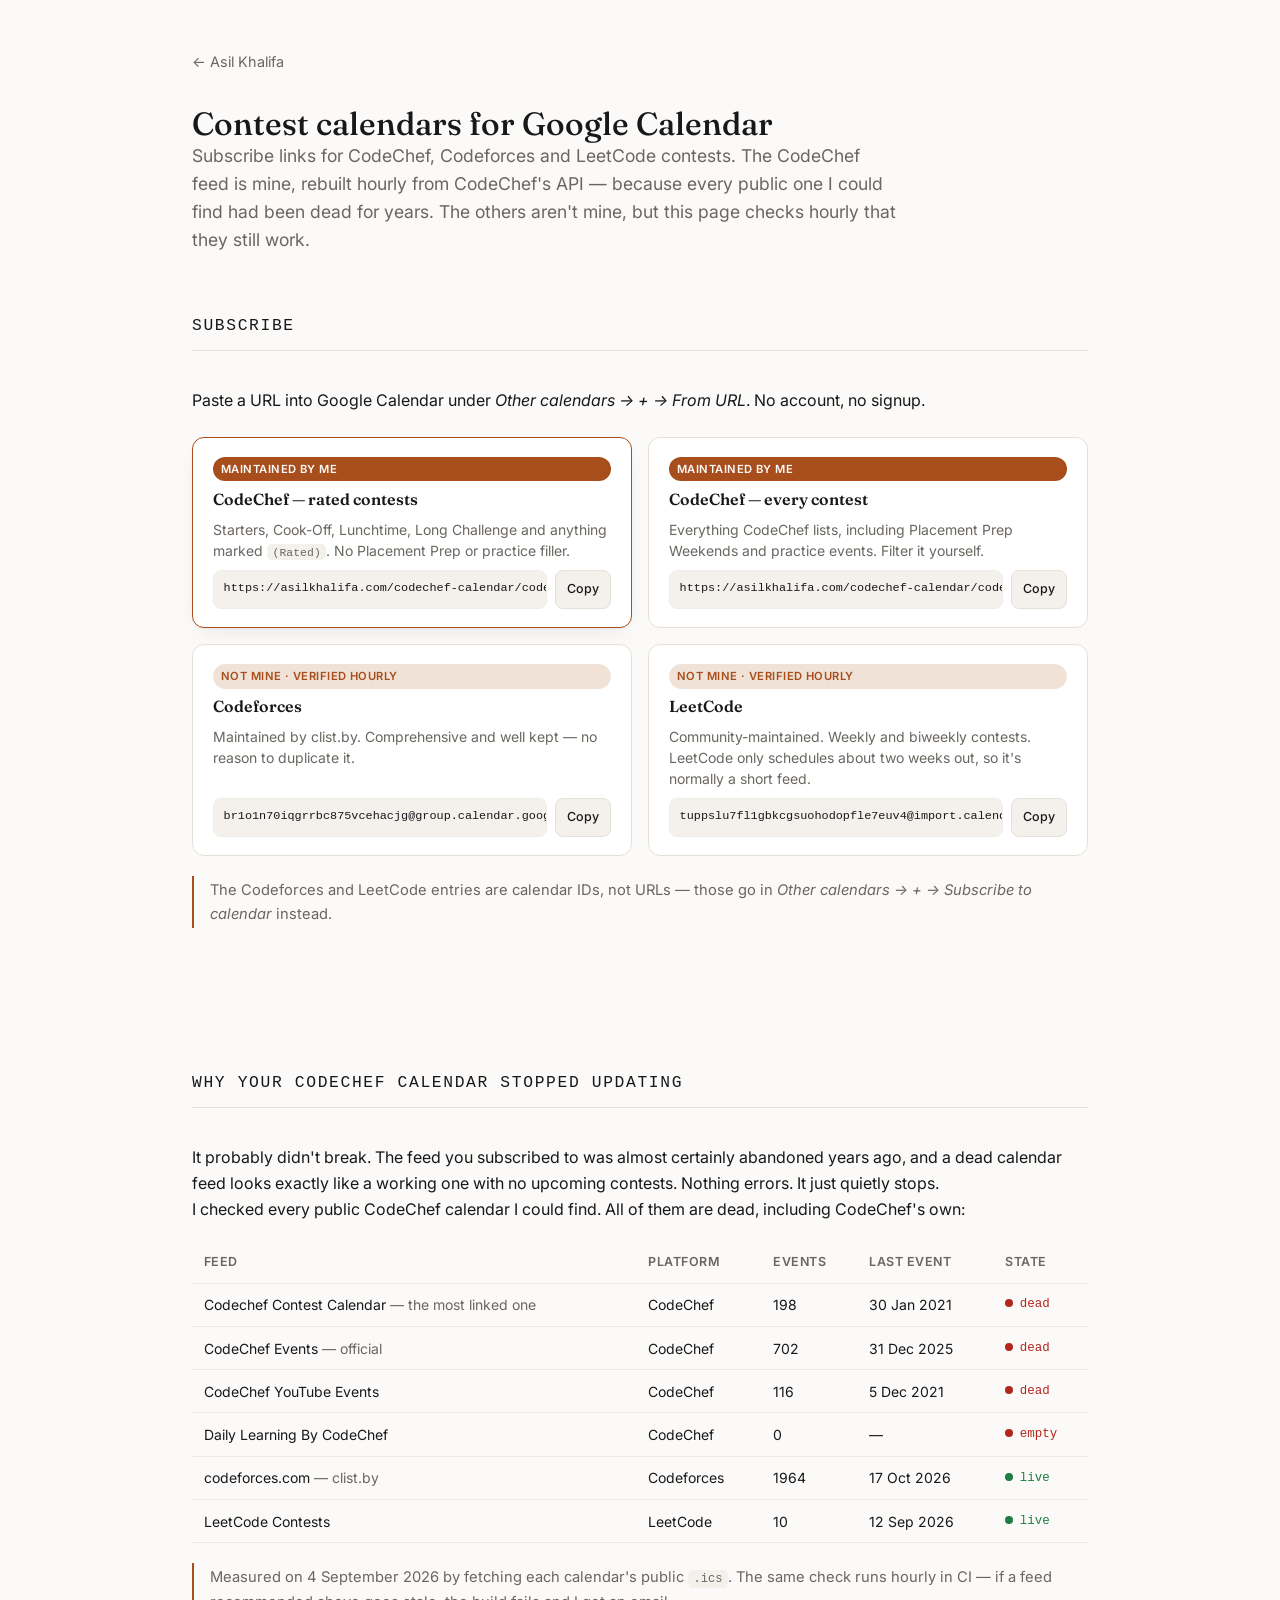
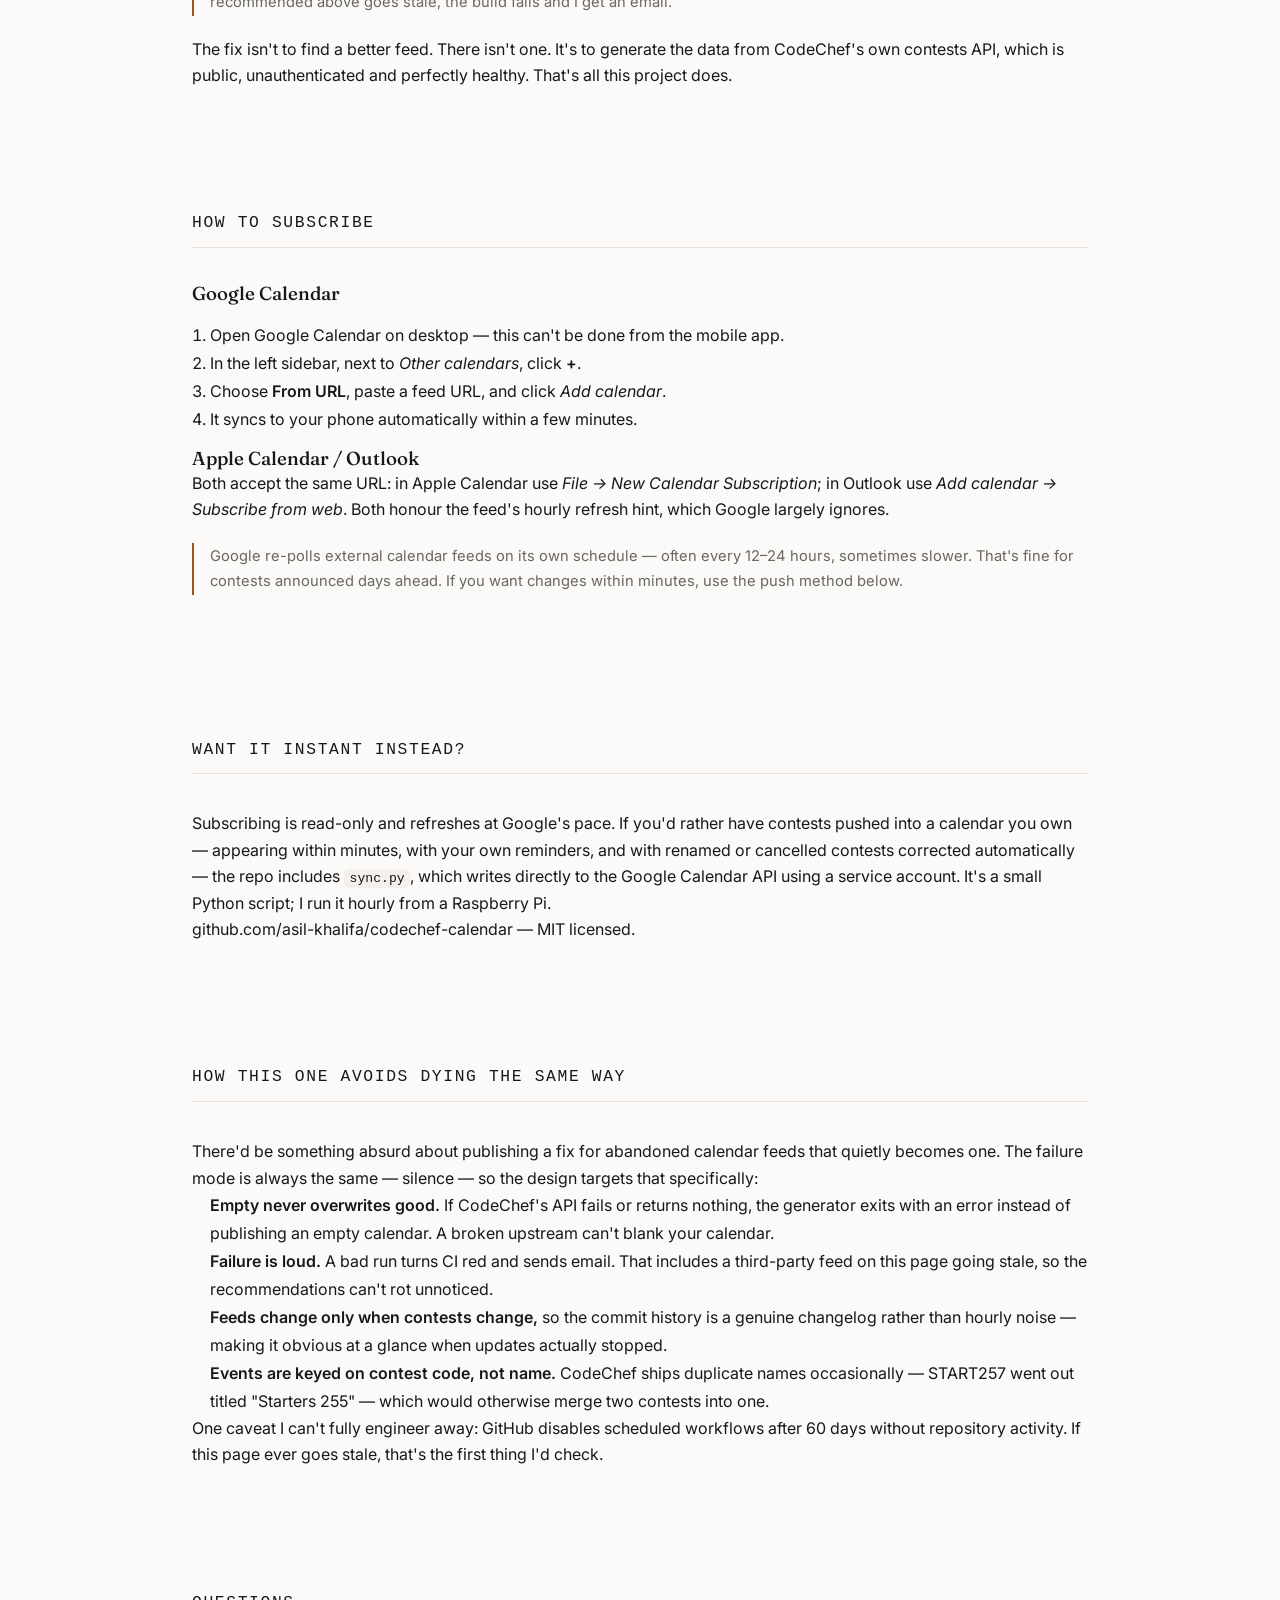
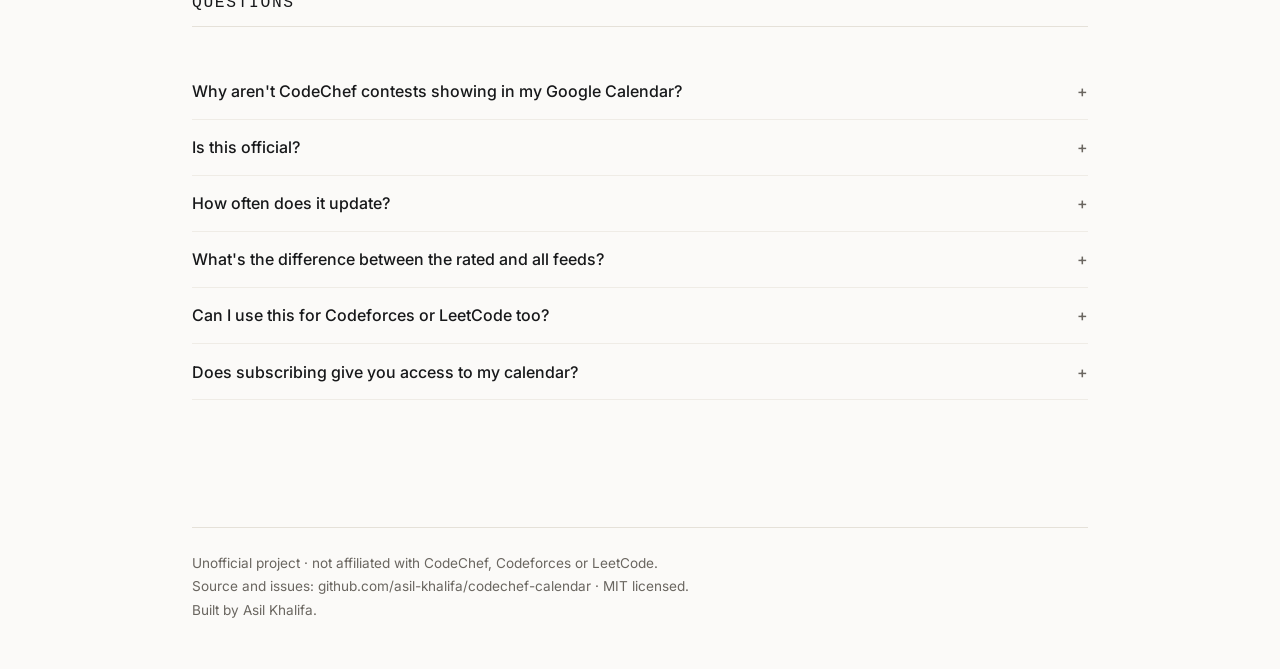
==== contest-calendars/index.html @ 4fa79f1e "Add contest calendars page, robots.txt and sitemap.xml New page at /contest-calendars/ documenting t" ====
<!DOCTYPE html>
<html lang="en">
<head>
<meta charset="UTF-8">
<meta name="viewport" content="width=device-width, initial-scale=1.0">

<title>Contest Calendars for Google Calendar — CodeChef, Codeforces, LeetCode</title>
<meta name="description" content="Every public CodeChef calendar feed has been dead for years. A maintained one, rebuilt hourly — plus working Codeforces and LeetCode calendars.">
<meta name="author" content="Asil Khalifa">
<meta name="theme-color" content="#fbfaf8" media="(prefers-color-scheme: light)">
<meta name="theme-color" content="#111110" media="(prefers-color-scheme: dark)">

<link rel="canonical" href="https://asilkhalifa.com/contest-calendars/">

<meta property="og:type" content="article">
<meta property="og:title" content="Contest Calendars for Google Calendar — CodeChef, Codeforces, LeetCode">
<meta property="og:description" content="Every public CodeChef calendar feed has been dead for years. Here is one that is rebuilt hourly — plus Codeforces and LeetCode feeds, checked hourly to confirm they still work.">
<meta property="og:url" content="https://asilkhalifa.com/contest-calendars/">
<meta property="og:site_name" content="Asil Khalifa">
<meta name="twitter:card" content="summary">

<link rel="icon" href="/favicon.svg" type="image/svg+xml">
<link rel="preconnect" href="https://fonts.googleapis.com">
<link rel="preconnect" href="https://fonts.gstatic.com" crossorigin>
<link href="https://fonts.googleapis.com/css2?family=Fraunces:opsz,wght@9..144,400;9..144,500;9..144,600&family=Inter:wght@400;500;600&display=swap" rel="stylesheet">
<link rel="stylesheet" href="/styles.css">

<script>
  // Match the theme before first paint so there is no flash.
  (function () {
    try {
      var t = localStorage.getItem('theme');
      if (t) document.documentElement.setAttribute('data-theme', t);
    } catch (e) {}
  })();
</script>

<style>
  .page-head { padding-top: 3rem; }
  .back-link {
    display: inline-block; margin-bottom: 2rem;
    font-size: .9rem; color: var(--muted); text-decoration: none;
  }
  .back-link:hover { color: var(--accent); }
  .lede { font-size: 1.1rem; color: var(--muted); max-width: 44rem; }

  .feed-grid {
    display: grid; gap: 1rem; margin: 1.5rem 0 0;
    grid-template-columns: repeat(auto-fit, minmax(min(100%, 20rem), 1fr));
  }
  .feed {
    border: 1px solid var(--line); border-radius: 12px;
    background: var(--surface); padding: 1.15rem 1.25rem;
    display: flex; flex-direction: column; gap: .6rem;
  }
  .feed.primary { border-color: var(--accent); box-shadow: var(--shadow); }
  .feed h3 { margin: 0; font-size: 1rem; font-family: var(--serif); font-weight: 600; }
  .feed p { margin: 0; font-size: .875rem; color: var(--muted); line-height: 1.5; }

  .badge {
    display: inline-flex; align-items: center; gap: .35rem;
    font-size: .7rem; letter-spacing: .04em; text-transform: uppercase;
    font-weight: 600; padding: .2rem .5rem; border-radius: 99px;
    background: var(--accent-dim); color: var(--accent);
  }
  .badge.mine { background: var(--accent); color: var(--bg); }

  .url-row { display: flex; gap: .5rem; align-items: stretch; margin-top: auto; }
  .url-row code {
    flex: 1; min-width: 0; font-family: var(--mono); font-size: .74rem;
    background: var(--bg-soft); border: 1px solid var(--line-soft);
    border-radius: 8px; padding: .5rem .6rem;
    overflow-x: auto; white-space: nowrap; color: var(--text);
  }
  .copy {
    flex: none; cursor: pointer; font: inherit; font-size: .78rem; font-weight: 500;
    border: 1px solid var(--line); background: var(--bg-soft); color: var(--text);
    border-radius: 8px; padding: .5rem .7rem; transition: background .15s, color .15s;
  }
  .copy:hover { background: var(--accent); color: var(--bg); border-color: var(--accent); }
  .copy[data-done="1"] { background: var(--accent); color: var(--bg); border-color: var(--accent); }

  .table-scroll { overflow-x: auto; margin: 1.25rem 0; }
  table.feeds { border-collapse: collapse; width: 100%; font-size: .875rem; min-width: 34rem; }
  table.feeds th, table.feeds td {
    text-align: left; padding: .6rem .75rem; border-bottom: 1px solid var(--line-soft);
  }
  table.feeds th { font-weight: 600; color: var(--muted); font-size: .78rem;
                   text-transform: uppercase; letter-spacing: .04em; }
  table.feeds td.state { font-family: var(--mono); font-size: .78rem; }
  /* Status colours need separate dark values -- the light reds and greens
     drop below readable contrast on the dark background. */
  :root { --dead: #b3261e; --live: #1e7d43; }
  @media (prefers-color-scheme: dark) {
    :root:not([data-theme="light"]) { --dead: #f2857c; --live: #6ed69b; }
  }
  :root[data-theme="dark"] { --dead: #f2857c; --live: #6ed69b; }

  .dead { color: var(--dead); } .live { color: var(--live); }
  .dot { display:inline-block; width:.5rem; height:.5rem; border-radius:99px; margin-right:.4rem; }
  .dot.dead { background: var(--dead); } .dot.live { background: var(--live); }

  details.faq {
    border-bottom: 1px solid var(--line-soft); padding: .9rem 0;
  }
  details.faq summary {
    cursor: pointer; font-weight: 500; list-style: none;
    display: flex; justify-content: space-between; gap: 1rem;
  }
  details.faq summary::-webkit-details-marker { display: none; }
  details.faq summary::after { content: "+"; color: var(--muted); }
  details.faq[open] summary::after { content: "–"; }
  details.faq p { color: var(--muted); font-size: .92rem; line-height: 1.6; margin: .7rem 0 0; }

  .note {
    border-left: 2px solid var(--accent); padding: .1rem 0 .1rem 1rem;
    color: var(--muted); font-size: .92rem; margin: 1.25rem 0;
  }
  .steps { padding-left: 1.15rem; line-height: 1.75; }
  .steps code, p code, li code {
    font-family: var(--mono); font-size: .82em;
    background: var(--bg-soft); padding: .1rem .35rem; border-radius: 5px;
  }
  .foot {
    margin: 4rem 0 3rem; padding-top: 1.5rem; border-top: 1px solid var(--line);
    color: var(--muted); font-size: .85rem; line-height: 1.7;
  }
</style>
</head>
<body>

<main id="main" class="wrap page-head">

  <a class="back-link" href="/">← Asil Khalifa</a>

  <h1>Contest calendars for Google Calendar</h1>
  <p class="lede">
    Subscribe links for CodeChef, Codeforces and LeetCode contests. The CodeChef
    feed is mine, rebuilt hourly from CodeChef's API — because every public one
    I could find had been dead for years. The others aren't mine, but this page
    checks hourly that they still work.
  </p>

  <section class="section" aria-labelledby="subscribe">
    <h2 class="section-title" id="subscribe">Subscribe</h2>
    <p>Paste a URL into Google Calendar under <em>Other calendars → + → From URL</em>.
       No account, no signup.</p>

    <div class="feed-grid">
      <div class="feed primary">
        <span class="badge mine">Maintained by me</span>
        <h3>CodeChef — rated contests</h3>
        <p>Starters, Cook-Off, Lunchtime, Long Challenge and anything marked
           <code>(Rated)</code>. No Placement Prep or practice filler.</p>
        <div class="url-row">
          <code id="u1">https://asilkhalifa.com/codechef-calendar/codechef-rated.ics</code>
          <button class="copy" data-for="u1" type="button">Copy</button>
        </div>
      </div>

      <div class="feed">
        <span class="badge mine">Maintained by me</span>
        <h3>CodeChef — every contest</h3>
        <p>Everything CodeChef lists, including Placement Prep Weekends and
           practice events. Filter it yourself.</p>
        <div class="url-row">
          <code id="u2">https://asilkhalifa.com/codechef-calendar/codechef-all.ics</code>
          <button class="copy" data-for="u2" type="button">Copy</button>
        </div>
      </div>

      <div class="feed">
        <span class="badge">Not mine · verified hourly</span>
        <h3>Codeforces</h3>
        <p>Maintained by <a href="https://clist.by" rel="noopener nofollow">clist.by</a>.
           Comprehensive and well kept — no reason to duplicate it.</p>
        <div class="url-row">
          <code id="u3">br1o1n70iqgrrbc875vcehacjg@group.calendar.google.com</code>
          <button class="copy" data-for="u3" type="button">Copy</button>
        </div>
      </div>

      <div class="feed">
        <span class="badge">Not mine · verified hourly</span>
        <h3>LeetCode</h3>
        <p>Community-maintained. Weekly and biweekly contests. LeetCode only
           schedules about two weeks out, so it's normally a short feed.</p>
        <div class="url-row">
          <code id="u4">tuppslu7fl1gbkcgsuohodopfle7euv4@import.calendar.google.com</code>
          <button class="copy" data-for="u4" type="button">Copy</button>
        </div>
      </div>
    </div>

    <p class="note">
      The Codeforces and LeetCode entries are calendar IDs, not URLs — those go
      in <em>Other calendars → + → Subscribe to calendar</em> instead.
    </p>
  </section>

  <section class="section" aria-labelledby="why">
    <h2 class="section-title" id="why">Why your CodeChef calendar stopped updating</h2>

    <p>
      It probably didn't break. The feed you subscribed to was almost certainly
      abandoned years ago, and a dead calendar feed looks exactly like a working
      one with no upcoming contests. Nothing errors. It just quietly stops.
    </p>
    <p>
      I checked every public CodeChef calendar I could find. All of them are dead,
      including CodeChef's own:
    </p>

    <div class="table-scroll">
      <table class="feeds" id="status-table">
        <thead>
          <tr><th>Feed</th><th>Platform</th><th>Events</th><th>Last event</th><th>State</th></tr>
        </thead>
        <tbody>
          <tr><td>Codechef Contest Calendar <span style="color:var(--muted)">— the most linked one</span></td>
              <td>CodeChef</td><td>198</td><td>30 Jan 2021</td>
              <td class="state"><span class="dot dead"></span><span class="dead">dead</span></td></tr>
          <tr><td>CodeChef Events <span style="color:var(--muted)">— official</span></td>
              <td>CodeChef</td><td>702</td><td>31 Dec 2025</td>
              <td class="state"><span class="dot dead"></span><span class="dead">dead</span></td></tr>
          <tr><td>CodeChef YouTube Events</td>
              <td>CodeChef</td><td>116</td><td>5 Dec 2021</td>
              <td class="state"><span class="dot dead"></span><span class="dead">dead</span></td></tr>
          <tr><td>Daily Learning By CodeChef</td>
              <td>CodeChef</td><td>0</td><td>—</td>
              <td class="state"><span class="dot dead"></span><span class="dead">empty</span></td></tr>
          <tr><td>codeforces.com <span style="color:var(--muted)">— clist.by</span></td>
              <td>Codeforces</td><td>1964</td><td>17 Oct 2026</td>
              <td class="state"><span class="dot live"></span><span class="live">live</span></td></tr>
          <tr><td>LeetCode Contests</td>
              <td>LeetCode</td><td>10</td><td>12 Sep 2026</td>
              <td class="state"><span class="dot live"></span><span class="live">live</span></td></tr>
        </tbody>
      </table>
    </div>

    <p class="note" id="verified-note">
      <span id="measured-on">Measured on 4 September 2026</span> by fetching each
      calendar's public <code>.ics</code>. The same check runs hourly in CI — if a
      feed recommended above goes stale, the build fails and I get an email.
    </p>

    <p>
      The fix isn't to find a better feed. There isn't one. It's to generate the
      data from <a href="https://www.codechef.com/api/list/contests/all" rel="noopener nofollow">CodeChef's
      own contests API</a>, which is public, unauthenticated and perfectly healthy.
      That's all this project does.
    </p>
  </section>

  <section class="section" aria-labelledby="how">
    <h2 class="section-title" id="how">How to subscribe</h2>

    <h3>Google Calendar</h3>
    <ol class="steps">
      <li>Open <a href="https://calendar.google.com" rel="noopener">Google Calendar</a> on desktop — this can't be done from the mobile app.</li>
      <li>In the left sidebar, next to <em>Other calendars</em>, click <strong>+</strong>.</li>
      <li>Choose <strong>From URL</strong>, paste a feed URL, and click <em>Add calendar</em>.</li>
      <li>It syncs to your phone automatically within a few minutes.</li>
    </ol>

    <h3>Apple Calendar / Outlook</h3>
    <p>
      Both accept the same URL: in Apple Calendar use <em>File → New Calendar
      Subscription</em>; in Outlook use <em>Add calendar → Subscribe from web</em>.
      Both honour the feed's hourly refresh hint, which Google largely ignores.
    </p>

    <p class="note">
      Google re-polls external calendar feeds on its own schedule — often every
      12–24 hours, sometimes slower. That's fine for contests announced days
      ahead. If you want changes within minutes, use the push method below.
    </p>
  </section>

  <section class="section" aria-labelledby="push">
    <h2 class="section-title" id="push">Want it instant instead?</h2>
    <p>
      Subscribing is read-only and refreshes at Google's pace. If you'd rather
      have contests pushed into a calendar you own — appearing within minutes,
      with your own reminders, and with renamed or cancelled contests corrected
      automatically — the repo includes <code>sync.py</code>, which writes
      directly to the Google Calendar API using a service account. It's a small
      Python script; I run it hourly from a Raspberry Pi.
    </p>
    <p>
      <a href="https://github.com/asil-khalifa/codechef-calendar" rel="noopener">
        github.com/asil-khalifa/codechef-calendar</a> — MIT licensed.
    </p>
  </section>

  <section class="section" aria-labelledby="rot">
    <h2 class="section-title" id="rot">How this one avoids dying the same way</h2>
    <p>
      There'd be something absurd about publishing a fix for abandoned calendar
      feeds that quietly becomes one. The failure mode is always the same —
      silence — so the design targets that specifically:
    </p>
    <ul class="steps">
      <li><strong>Empty never overwrites good.</strong> If CodeChef's API fails or returns nothing, the generator exits with an error instead of publishing an empty calendar. A broken upstream can't blank your calendar.</li>
      <li><strong>Failure is loud.</strong> A bad run turns CI red and sends email. That includes a third-party feed on this page going stale, so the recommendations can't rot unnoticed.</li>
      <li><strong>Feeds change only when contests change,</strong> so the commit history is a genuine changelog rather than hourly noise — making it obvious at a glance when updates actually stopped.</li>
      <li><strong>Events are keyed on contest code, not name.</strong> CodeChef ships duplicate names occasionally — START257 went out titled "Starters 255" — which would otherwise merge two contests into one.</li>
    </ul>
    <p>
      One caveat I can't fully engineer away: GitHub disables scheduled workflows
      after 60 days without repository activity. If this page ever goes stale,
      that's the first thing I'd check.
    </p>
  </section>

  <section class="section" aria-labelledby="faq">
    <h2 class="section-title" id="faq">Questions</h2>

    <details class="faq">
      <summary>Why aren't CodeChef contests showing in my Google Calendar?</summary>
      <p>Almost certainly because the calendar you subscribed to is no longer updated. Every public CodeChef feed I tested — including CodeChef's own — stopped years ago. A dead feed is indistinguishable from a working one with nothing scheduled, which is why it's so easy to miss. Subscribe to a maintained feed instead.</p>
    </details>

    <details class="faq">
      <summary>Is this official?</summary>
      <p>No. It's an unofficial project and isn't affiliated with CodeChef, Codeforces or LeetCode. It reads CodeChef's public contests API and reformats it as iCalendar.</p>
    </details>

    <details class="faq">
      <summary>How often does it update?</summary>
      <p>The feeds are rebuilt hourly. How fast that reaches you depends on your client: Apple Calendar and Outlook honour the feed's hourly refresh hint, while Google re-polls external feeds on its own schedule, often every 12–24 hours.</p>
    </details>

    <details class="faq">
      <summary>What's the difference between the rated and all feeds?</summary>
      <p>The rated feed covers Starters, Cook-Off, Lunchtime, Long Challenge and anything marked "(Rated)". The all feed adds everything else CodeChef lists, including Placement Prep Weekends and practice contests.</p>
    </details>

    <details class="faq">
      <summary>Can I use this for Codeforces or LeetCode too?</summary>
      <p>Those two already have good community-maintained calendars, linked above, so duplicating them would be pointless. This project checks hourly that they're still alive and flags them here if that changes.</p>
    </details>

    <details class="faq">
      <summary>Does subscribing give you access to my calendar?</summary>
      <p>No. Subscribing to an <code>.ics</code> URL is read-only and one-directional — your client fetches a public file. I can't see your calendar, and there's nothing to sign in to.</p>
    </details>
  </section>

  <p class="foot">
    Unofficial project · not affiliated with CodeChef, Codeforces or LeetCode.<br>
    Source and issues: <a href="https://github.com/asil-khalifa/codechef-calendar" rel="noopener">github.com/asil-khalifa/codechef-calendar</a> · MIT licensed.<br>
    Built by <a href="/">Asil Khalifa</a>.
  </p>

</main>

<script>
  // Copy buttons.
  document.querySelectorAll('.copy').forEach(function (btn) {
    btn.addEventListener('click', function () {
      var text = document.getElementById(btn.dataset.for).textContent.trim();
      navigator.clipboard.writeText(text).then(function () {
        var old = btn.textContent;
        btn.textContent = 'Copied';
        btn.dataset.done = '1';
        setTimeout(function () { btn.textContent = old; btn.dataset.done = ''; }, 1600);
      });
    });
  });

  // Progressive enhancement: refresh the status table from the live check.
  // The table above is static so it works without JS and is indexable; this
  // only overwrites it if the fetch genuinely succeeds.
  (function () {
    // Same origin: the codechef-calendar project pages are served under the
    // custom domain too, so this needs no CORS.
    fetch('/codechef-calendar/feed-status.json')
      .then(function (r) { return r.ok ? r.json() : Promise.reject(); })
      .then(function (data) {
        if (!data || !Array.isArray(data.feeds) || !data.feeds.length) return;
        var body = document.querySelector('#status-table tbody');
        if (!body) return;
        var fmt = function (d) {
          if (!d) return '—';
          var dt = new Date(d.slice(0,4), +d.slice(4,6) - 1, d.slice(6,8));
          return dt.toLocaleDateString('en-GB', { day:'numeric', month:'short', year:'numeric' });
        };
        body.innerHTML = data.feeds.map(function (f) {
          var live = f.state === 'live';
          var cls = live ? 'live' : 'dead';
          return '<tr><td>' + f.name + '</td><td>' + f.platform + '</td><td>' +
                 f.events + '</td><td>' + fmt(f.last_event) + '</td>' +
                 '<td class="state"><span class="dot ' + cls + '"></span>' +
                 '<span class="' + cls + '">' + f.state + '</span></td></tr>';
        }).join('');
        var stamp = document.getElementById('measured-on');
        if (stamp) stamp.textContent = 'Live from the hourly check';
      })
      .catch(function () { /* keep the static table */ });
  })();
</script>

<script type="application/ld+json">
{
  "@context": "https://schema.org",
  "@graph": [
    {
      "@type": "TechArticle",
      "headline": "Contest calendars for Google Calendar — CodeChef, Codeforces, LeetCode",
      "description": "Every public CodeChef calendar feed has been dead for years. A maintained replacement rebuilt hourly from CodeChef's API, plus verified Codeforces and LeetCode calendars.",
      "url": "https://asilkhalifa.com/contest-calendars/",
      "datePublished": "2026-09-04",
      "dateModified": "2026-09-04",
      "inLanguage": "en",
      "author": { "@type": "Person", "name": "Asil Khalifa", "url": "https://asilkhalifa.com/" },
      "publisher": { "@type": "Person", "name": "Asil Khalifa", "url": "https://asilkhalifa.com/" },
      "mainEntityOfPage": { "@type": "WebPage", "@id": "https://asilkhalifa.com/contest-calendars/" }
    },
    {
      "@type": "SoftwareSourceCode",
      "name": "codechef-calendar",
      "description": "Generates maintained iCalendar feeds of upcoming CodeChef contests, and syncs them into Google Calendar.",
      "codeRepository": "https://github.com/asil-khalifa/codechef-calendar",
      "programmingLanguage": "Python",
      "license": "https://opensource.org/licenses/MIT",
      "author": { "@type": "Person", "name": "Asil Khalifa" }
    },
    {
      "@type": "FAQPage",
      "mainEntity": [
        {
          "@type": "Question",
          "name": "Why aren't CodeChef contests showing in my Google Calendar?",
          "acceptedAnswer": { "@type": "Answer", "text": "Almost certainly because the calendar you subscribed to is no longer updated. Every public CodeChef feed tested, including CodeChef's own, stopped years ago. A dead feed is indistinguishable from a working one with nothing scheduled. Subscribe to a maintained feed instead." }
        },
        {
          "@type": "Question",
          "name": "Is this an official CodeChef calendar?",
          "acceptedAnswer": { "@type": "Answer", "text": "No. It is an unofficial project, not affiliated with CodeChef, Codeforces or LeetCode. It reads CodeChef's public contests API and reformats it as iCalendar." }
        },
        {
          "@type": "Question",
          "name": "How often does the CodeChef contest calendar update?",
          "acceptedAnswer": { "@type": "Answer", "text": "The feeds are rebuilt hourly. Apple Calendar and Outlook honour the feed's hourly refresh hint, while Google Calendar re-polls external feeds on its own schedule, often every 12 to 24 hours." }
        },
        {
          "@type": "Question",
          "name": "What is the difference between the rated and all CodeChef feeds?",
          "acceptedAnswer": { "@type": "Answer", "text": "The rated feed covers Starters, Cook-Off, Lunchtime, Long Challenge and anything marked (Rated). The all feed adds everything else CodeChef lists, including Placement Prep Weekends and practice contests." }
        },
        {
          "@type": "Question",
          "name": "Does subscribing to the calendar give access to my Google Calendar?",
          "acceptedAnswer": { "@type": "Answer", "text": "No. Subscribing to an .ics URL is read-only and one-directional. Your calendar client fetches a public file, and there is nothing to sign in to." }
        }
      ]
    },
    {
      "@type": "BreadcrumbList",
      "itemListElement": [
        { "@type": "ListItem", "position": 1, "name": "Asil Khalifa", "item": "https://asilkhalifa.com/" },
        { "@type": "ListItem", "position": 2, "name": "Contest calendars", "item": "https://asilkhalifa.com/contest-calendars/" }
      ]
    }
  ]
}
</script>

</body>
</html>
---- styles.css ----
/* ---------------------------------------------------------------
   asilkhalifa.com — portfolio
   Warm paper + ink. Light by default, dark on request or by system.
   --------------------------------------------------------------- */

:root {
  --bg:        #fbfaf8;
  --bg-soft:   #f4f1ec;
  --surface:   #ffffff;
  --text:      #17181a;
  --muted:     #6a6660;
  --line:      #e5e1d9;
  --line-soft: #efece6;
  --accent:    #a84d1c;
  --accent-dim:#f0e2d6;
  --shadow:    0 1px 2px rgba(23,24,26,.04), 0 8px 24px -12px rgba(23,24,26,.14);

  --sans: "Inter", ui-sans-serif, system-ui, -apple-system, "Segoe UI", Roboto, sans-serif;
  --serif: "Fraunces", ui-serif, Georgia, "Times New Roman", serif;
  --mono: ui-monospace, SFMono-Regular, "SF Mono", Menlo, Consolas, monospace;

  --wrap: 62rem;
  --pad: clamp(1.25rem, 5vw, 3rem);
  color-scheme: light;
}

@media (prefers-color-scheme: dark) {
  :root:not([data-theme="light"]) {
    --bg:        #111110;
    --bg-soft:   #171715;
    --surface:   #1a1917;
    --text:      #f1ede6;
    --muted:     #a19b91;
    --line:      #2b2a26;
    --line-soft: #232220;
    --accent:    #e3a273;
    --accent-dim:#2e241c;
    --shadow:    0 1px 2px rgba(0,0,0,.3), 0 10px 30px -14px rgba(0,0,0,.7);
    color-scheme: dark;
  }
}

:root[data-theme="dark"] {
  --bg:        #111110;
  --bg-soft:   #171715;
  --surface:   #1a1917;
  --text:      #f1ede6;
  --muted:     #a19b91;
  --line:      #2b2a26;
  --line-soft: #232220;
  --accent:    #e3a273;
  --accent-dim:#2e241c;
  --shadow:    0 1px 2px rgba(0,0,0,.3), 0 10px 30px -14px rgba(0,0,0,.7);
  color-scheme: dark;
}

/* --- base ----------------------------------------------------- */

*, *::before, *::after { box-sizing: border-box; }

html { scroll-behavior: smooth; }
@media (prefers-reduced-motion: reduce) { html { scroll-behavior: auto; } }

body {
  margin: 0;
  background: var(--bg);
  color: var(--text);
  font-family: var(--sans);
  font-size: 16px;
  line-height: 1.65;
  -webkit-font-smoothing: antialiased;
  text-rendering: optimizeLegibility;
}

h1, h2, h3 { font-family: var(--serif); font-weight: 500; line-height: 1.12; margin: 0; }
p { margin: 0; }
ul { margin: 0; padding: 0; list-style: none; }
strong { font-weight: 600; color: var(--text); }

a { color: inherit; text-decoration: none; }
a:focus-visible, button:focus-visible {
  outline: 2px solid var(--accent);
  outline-offset: 3px;
  border-radius: 4px;
}

.wrap { width: 100%; max-width: var(--wrap); margin-inline: auto; padding-inline: var(--pad); }
.muted { color: var(--muted); }

.skip {
  position: absolute; left: -999px; top: 0;
  background: var(--surface); color: var(--text);
  padding: .6rem 1rem; border: 1px solid var(--line); z-index: 100;
}
.skip:focus { left: .75rem; top: .75rem; }

/* --- header --------------------------------------------------- */

.site-header {
  position: sticky; top: 0; z-index: 50;
  background: color-mix(in srgb, var(--bg) 82%, transparent);
  backdrop-filter: saturate(1.4) blur(10px);
  border-bottom: 1px solid transparent;
  transition: border-color .25s ease;
}
.site-header.scrolled { border-bottom-color: var(--line); }

.header-inner {
  display: flex; align-items: center; gap: 1.5rem;
  min-height: 3.75rem;
}

.mark {
  font-family: var(--mono);
  font-size: .78rem;
  letter-spacing: .09em;
  text-transform: uppercase;
  color: var(--muted);
  transition: color .2s ease;
}
.mark:hover { color: var(--text); }

.nav {
  margin-left: auto;
  display: flex; gap: 1.4rem;
  font-size: .875rem;
}
.nav a {
  color: var(--muted);
  padding-block: .25rem;
  border-bottom: 1px solid transparent;
  transition: color .2s ease, border-color .2s ease;
}
.nav a:hover { color: var(--text); }
.nav a.active { color: var(--text); border-bottom-color: var(--accent); }

.icon-btn {
  margin-left: auto;
  display: grid; place-items: center;
  width: 2.15rem; height: 2.15rem;
  padding: 0;
  background: transparent;
  border: 1px solid var(--line);
  border-radius: 999px;
  color: var(--muted);
  cursor: pointer;
  transition: color .2s ease, border-color .2s ease, background .2s ease;
}
.nav + .icon-btn { margin-left: 0; }
.icon-btn:hover { color: var(--text); border-color: var(--muted); background: var(--bg-soft); }
.icon-btn svg { width: 1.05rem; height: 1.05rem; fill: none; stroke: currentColor; stroke-width: 1.6; stroke-linecap: round; stroke-linejoin: round; }
.icon-btn .moon { display: none; }
:root[data-theme="dark"] .icon-btn .sun { display: none; }
:root[data-theme="dark"] .icon-btn .moon { display: block; }
@media (prefers-color-scheme: dark) {
  :root:not([data-theme="light"]) .icon-btn .sun { display: none; }
  :root:not([data-theme="light"]) .icon-btn .moon { display: block; }
}

@media (max-width: 44rem) {
  .nav { display: none; }
  .nav + .icon-btn { margin-left: auto; }
}

/* --- hero ----------------------------------------------------- */

.hero {
  padding-block: clamp(3.5rem, 12vh, 7rem) clamp(3rem, 8vh, 5rem);
  display: grid;
  grid-template-columns: minmax(0, 1fr) auto;
  gap: clamp(2rem, 6vw, 4.5rem);
  align-items: start;
}

.portrait {
  margin: .5rem 0 0;
  width: clamp(9rem, 17vw, 12.5rem);
  aspect-ratio: 1;
  border-radius: 999px;
  overflow: hidden;
  background: #fff;
  border: 1px solid var(--line);
  box-shadow: var(--shadow);
}
.portrait img { display: block; width: 100%; height: 100%; object-fit: cover; }

@media (max-width: 52rem) {
  .hero { grid-template-columns: 1fr; gap: 1.75rem; }
  .portrait { order: -1; margin-top: 0; width: clamp(6.5rem, 26vw, 9rem); }
}

.pill {
  display: inline-flex; align-items: center; gap: .55rem;
  font-family: var(--mono);
  font-size: .72rem; letter-spacing: .04em;
  color: var(--muted);
  background: var(--bg-soft);
  border: 1px solid var(--line);
  border-radius: 999px;
  padding: .35rem .8rem .35rem .65rem;
  margin-bottom: 1.75rem;
}
.pill .dot {
  width: .45rem; height: .45rem; border-radius: 999px;
  background: var(--accent);
  box-shadow: 0 0 0 0 color-mix(in srgb, var(--accent) 55%, transparent);
  animation: pulse 2.6s ease-out infinite;
}
@keyframes pulse {
  70%  { box-shadow: 0 0 0 .4rem transparent; }
  100% { box-shadow: 0 0 0 0 transparent; }
}
@media (prefers-reduced-motion: reduce) { .pill .dot { animation: none; } }

.hero h1 {
  font-size: clamp(2.9rem, 9vw, 5.25rem);
  letter-spacing: -.025em;
  margin-bottom: 1.5rem;
}

.lede {
  font-size: clamp(1.075rem, 2.1vw, 1.3rem);
  line-height: 1.6;
  color: var(--muted);
  max-width: 40ch;
}

.actions {
  display: flex; flex-wrap: wrap; gap: .75rem;
  margin-top: 2.25rem;
}

.btn {
  font-family: var(--sans);
  font-size: .9rem; font-weight: 500;
  padding: .6rem 1.15rem;
  border: 1px solid var(--line);
  border-radius: 999px;
  background: var(--surface);
  color: var(--text);
  cursor: pointer;
  transition: transform .18s ease, border-color .2s ease, background .2s ease, color .2s ease;
}
.btn:hover { border-color: var(--muted); transform: translateY(-1px); }
.btn-meta {
  font-family: var(--mono);
  font-size: .62rem;
  letter-spacing: .08em;
  color: var(--muted);
  border: 1px solid var(--line);
  border-radius: 4px;
  padding: .05rem .3rem;
  margin-left: .45rem;
  vertical-align: 1px;
}

.btn-primary {
  background: var(--text);
  color: var(--bg);
  border-color: var(--text);
}
.btn-primary:hover { background: var(--accent); border-color: var(--accent); color: #fff; }
:root[data-theme="dark"] .btn-primary:hover { color: #17120d; }

.links {
  display: flex; flex-wrap: wrap; gap: .4rem 1.5rem;
  margin-top: 2.5rem;
  padding-top: 1.5rem;
  border-top: 1px solid var(--line-soft);
  font-family: var(--mono);
  font-size: .78rem;
  color: var(--muted);
}
.links a { border-bottom: 1px solid var(--line); padding-bottom: 1px; transition: color .2s, border-color .2s; }
.links a:hover { color: var(--accent); border-color: var(--accent); }

/* --- sections ------------------------------------------------- */

.section { padding-block: clamp(2.75rem, 7vh, 4.5rem); }

.section-title {
  display: flex; align-items: baseline; gap: .85rem;
  font-size: 1.02rem;
  font-family: var(--mono);
  font-weight: 500;
  letter-spacing: .1em;
  text-transform: uppercase;
  color: var(--text);
  padding-bottom: .9rem;
  margin-bottom: 2.25rem;
  border-bottom: 1px solid var(--line);
}
.section-title .num { color: var(--accent); font-size: .8rem; }

/* entries (experience / education) */

.entry {
  display: grid;
  grid-template-columns: 11rem 1fr;
  gap: 1.5rem;
  padding-block: 1.75rem;
  border-top: 1px solid var(--line-soft);
}
.entry:first-of-type { border-top: 0; padding-top: 0; }

.entry-meta {
  display: flex; flex-direction: column; gap: .15rem;
  font-family: var(--mono);
  font-size: .74rem;
  letter-spacing: .03em;
  color: var(--muted);
  padding-top: .35rem;
}
.entry-meta .place { color: color-mix(in srgb, var(--muted) 72%, transparent); }

.entry-body h3 { font-size: 1.32rem; letter-spacing: -.012em; }
.entry-body h3 .org { color: var(--muted); font-weight: 400; }

.role-note {
  color: var(--muted);
  font-size: .9rem;
  margin-top: .4rem;
}

.bullets { margin-top: 1rem; display: grid; gap: .7rem; }
.bullets li {
  position: relative;
  padding-left: 1.15rem;
  color: var(--muted);
  font-size: .95rem;
}
.bullets li::before {
  content: "";
  position: absolute; left: 0; top: .68em;
  width: .38rem; height: .38rem;
  border-radius: 999px;
  background: var(--accent);
  opacity: .55;
}

.chips {
  display: flex; flex-wrap: wrap; gap: .4rem;
  margin-top: 1.15rem;
}
.chips li {
  font-family: var(--mono);
  font-size: .7rem;
  letter-spacing: .02em;
  color: var(--muted);
  background: var(--bg-soft);
  border: 1px solid var(--line-soft);
  border-radius: 999px;
  padding: .2rem .6rem;
}

@media (max-width: 44rem) {
  .entry { grid-template-columns: 1fr; gap: .6rem; }
  .entry-meta { flex-direction: row; gap: .75rem; padding-top: 0; }
}

/* --- project cards -------------------------------------------- */

.cards {
  display: grid;
  grid-template-columns: repeat(auto-fit, minmax(19rem, 1fr));
  gap: 1.1rem;
}

.card {
  display: flex; flex-direction: column;
  background: var(--surface);
  border: 1px solid var(--line);
  border-radius: 14px;
  padding: 1.5rem;
  transition: transform .22s ease, box-shadow .22s ease, border-color .22s ease;
}
.card:hover {
  transform: translateY(-3px);
  box-shadow: var(--shadow);
  border-color: color-mix(in srgb, var(--accent) 40%, var(--line));
}
.card header {
  display: flex; align-items: baseline; justify-content: space-between; gap: 1rem;
  margin-bottom: .8rem;
}
.card h3 { font-size: 1.22rem; letter-spacing: -.01em; }
.card .tag {
  font-family: var(--mono);
  font-size: .66rem;
  letter-spacing: .06em;
  text-transform: uppercase;
  color: var(--accent);
  background: var(--accent-dim);
  border-radius: 999px;
  padding: .2rem .55rem;
  white-space: nowrap;
}
.card p { color: var(--muted); font-size: .93rem; }
.card .chips { margin-top: auto; padding-top: 1.15rem; }
.card-note {
  font-family: var(--mono);
  font-size: .72rem;
  color: var(--muted);
  margin-top: .9rem;
}
.card-note a { border-bottom: 1px solid var(--line); transition: color .2s, border-color .2s; }
.card-note a:hover { color: var(--accent); border-color: var(--accent); }

/* --- skills --------------------------------------------------- */

.skills { display: grid; gap: 0; }
.skills > div {
  display: grid;
  grid-template-columns: 11rem 1fr;
  gap: 1.5rem;
  padding-block: .95rem;
  border-top: 1px solid var(--line-soft);
}
.skills > div:first-child { border-top: 0; padding-top: 0; }
.skills dt {
  font-family: var(--mono);
  font-size: .74rem;
  letter-spacing: .06em;
  text-transform: uppercase;
  color: var(--muted);
  padding-top: .18rem;
}
.skills dd { margin: 0; font-size: .95rem; }

@media (max-width: 44rem) {
  .skills > div { grid-template-columns: 1fr; gap: .3rem; }
}

/* --- contact + footer ----------------------------------------- */

.contact-lede {
  font-size: clamp(1.05rem, 2vw, 1.2rem);
  color: var(--muted);
  max-width: 46ch;
}

.site-footer {
  display: flex; flex-wrap: wrap; justify-content: space-between; gap: .5rem;
  padding-block: 2.25rem 3rem;
  margin-top: 1.5rem;
  border-top: 1px solid var(--line-soft);
  font-family: var(--mono);
  font-size: .72rem;
  color: var(--muted);
}

/* --- reveal on scroll ----------------------------------------- */

.reveal {
  opacity: 0;
  transform: translateY(12px);
  transition: opacity .6s cubic-bezier(.22,.61,.36,1), transform .6s cubic-bezier(.22,.61,.36,1);
}
.reveal.in { opacity: 1; transform: none; }

@media (prefers-reduced-motion: reduce) {
  .reveal { opacity: 1; transform: none; transition: none; }
  .card:hover, .btn:hover { transform: none; }
}

/* --- print (Save as PDF gives a clean one-page-ish résumé) ----- */

@media print {
  :root {
    --bg: #fff; --bg-soft: #fff; --surface: #fff;
    --text: #000; --muted: #333; --line: #bbb; --line-soft: #ddd;
    --accent: #000; --accent-dim: #fff;
  }
  body { font-size: 10.5pt; line-height: 1.42; }
  .site-header, .actions, .icon-btn, .skip, .site-footer, .pill,
  .portrait { display: none !important; }
  .hero { display: block; }
  .reveal { opacity: 1 !important; transform: none !important; }
  .wrap { max-width: none; padding-inline: 0; }
  .hero { padding-block: 0 1rem; }
  .hero h1 { font-size: 24pt; margin-bottom: .35rem; }
  .lede { font-size: 10.5pt; max-width: none; }
  .links { margin-top: .6rem; padding-top: .5rem; gap: .2rem .9rem; font-size: 8.5pt; }
  .links a { border: 0; }
  .section { padding-block: .9rem 0; break-inside: avoid; }
  .section-title { font-size: 10pt; margin-bottom: .8rem; padding-bottom: .3rem; }
  .entry, .card, .skills > div { break-inside: avoid; padding-block: .7rem; }
  .card { border: 1px solid var(--line); box-shadow: none; }
  .cards { grid-template-columns: 1fr; gap: .6rem; }
  .chips li { border-color: #ccc; }
  a[href^="http"]::after { content: " (" attr(href) ")"; font-size: 7.5pt; color: #555; }
  .nav a::after, .btn::after { content: ""; }
}
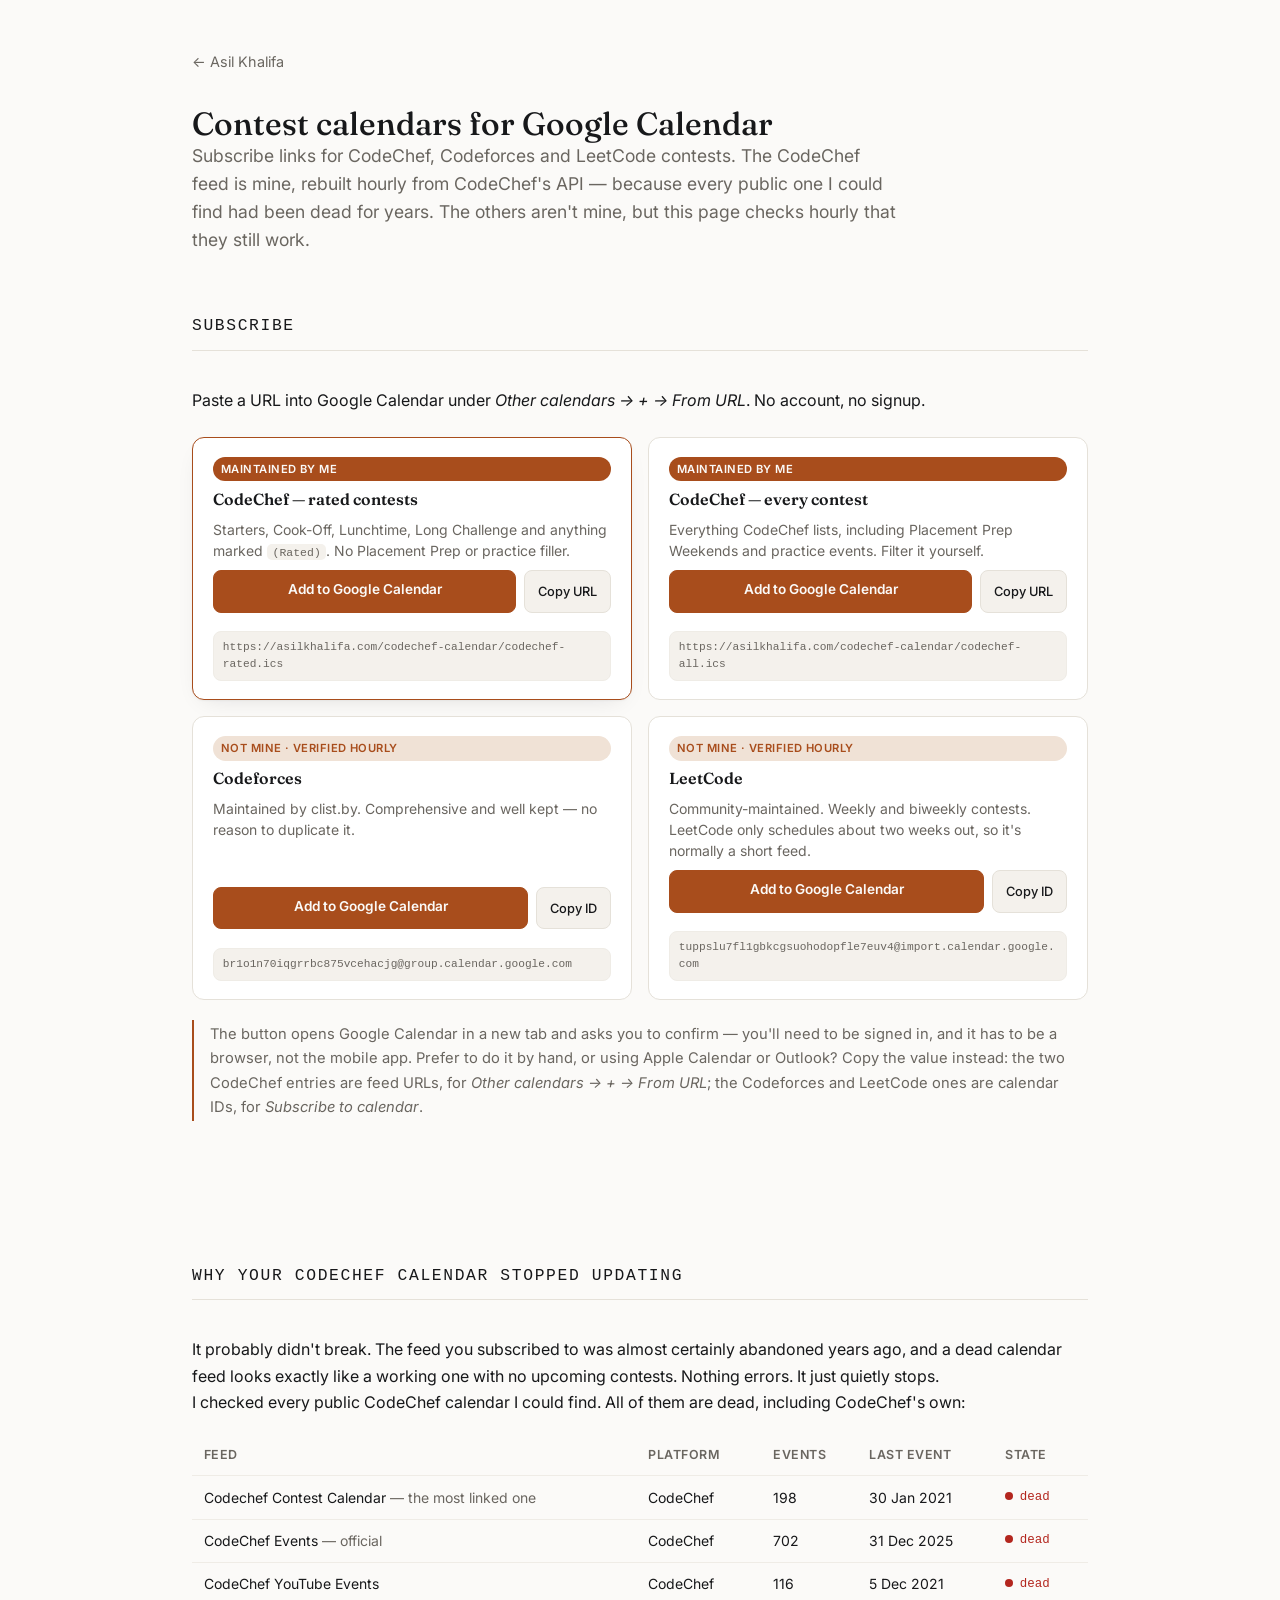
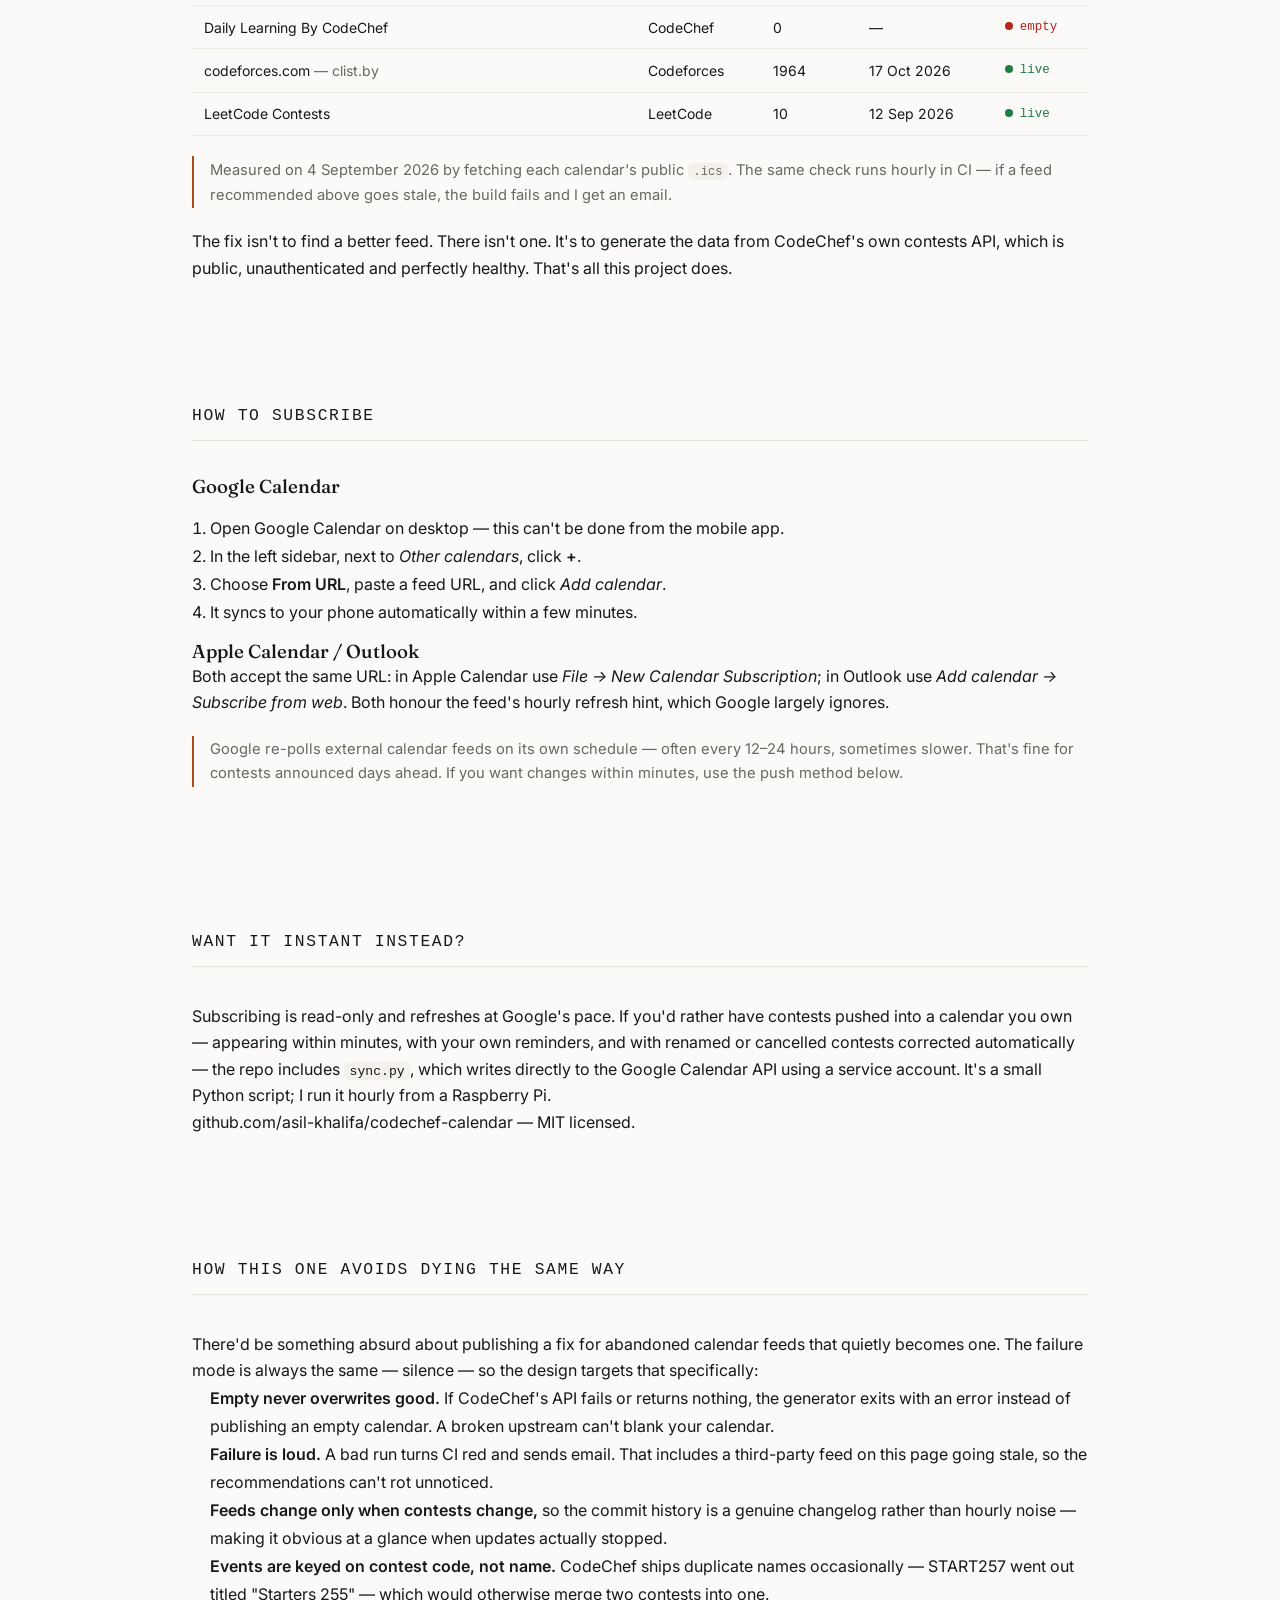
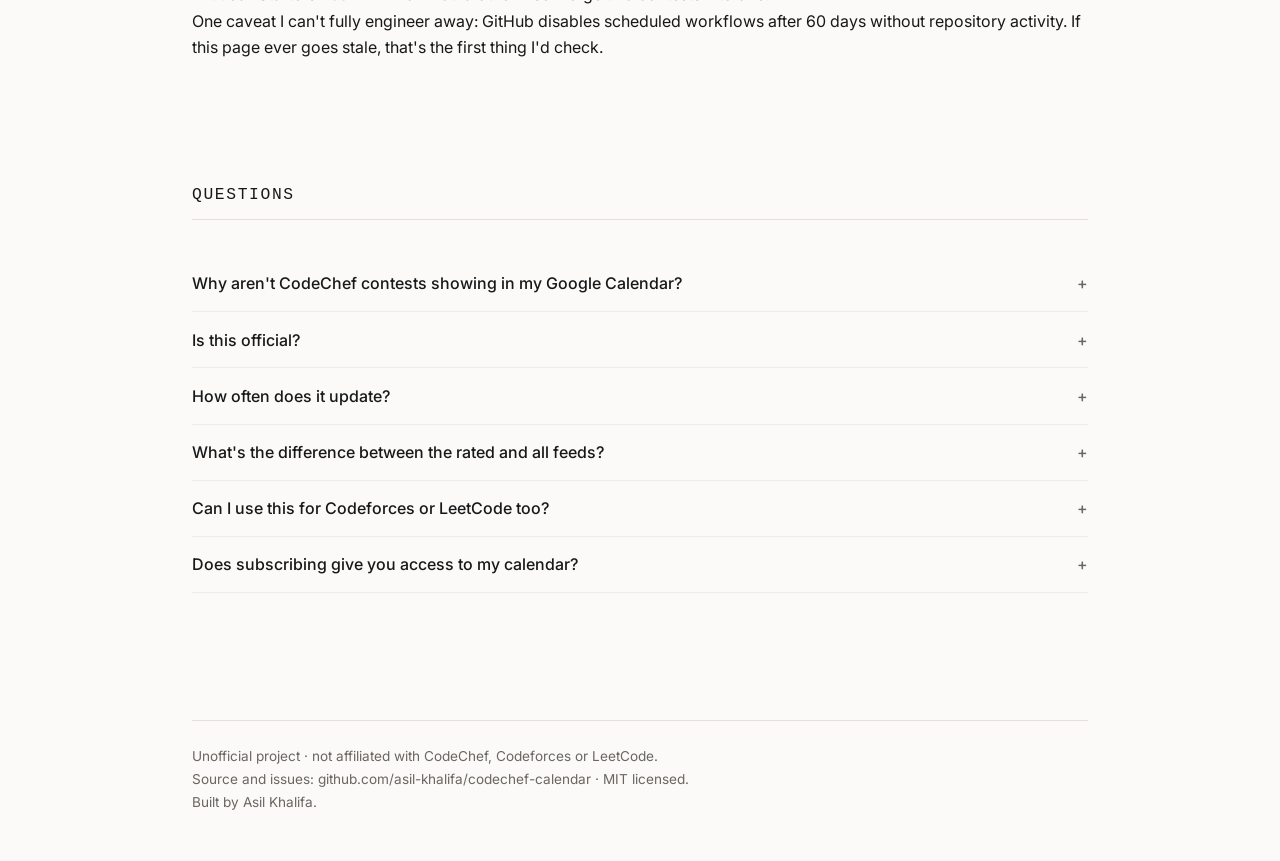
==== commit e7e65f1c: "Add one-click subscribe buttons, stop URLs scrolling sideways Each feed card now leads with an 'Add " ====
--- a/contest-calendars/index.html
+++ b/contest-calendars/index.html
@@ -65,20 +65,35 @@
   }
   .badge.mine { background: var(--accent); color: var(--bg); }
 
-  .url-row { display: flex; gap: .5rem; align-items: stretch; margin-top: auto; }
-  .url-row code {
-    flex: 1; min-width: 0; font-family: var(--mono); font-size: .74rem;
-    background: var(--bg-soft); border: 1px solid var(--line-soft);
-    border-radius: 8px; padding: .5rem .6rem;
-    overflow-x: auto; white-space: nowrap; color: var(--text);
-  }
+  .actions { display: flex; gap: .5rem; flex-wrap: wrap; margin-top: auto; }
+
+  .btn-add {
+    flex: 1 1 12rem; text-align: center; text-decoration: none;
+    font-size: .85rem; font-weight: 600; line-height: 1.2;
+    background: var(--accent); color: var(--bg); border: 1px solid var(--accent);
+    border-radius: 8px; padding: .6rem .8rem;
+    transition: filter .15s;
+  }
+  .btn-add:hover { filter: brightness(1.1); }
+
   .copy {
-    flex: none; cursor: pointer; font: inherit; font-size: .78rem; font-weight: 500;
+    flex: 0 0 auto; cursor: pointer; font: inherit; font-size: .8rem; font-weight: 500;
     border: 1px solid var(--line); background: var(--bg-soft); color: var(--text);
-    border-radius: 8px; padding: .5rem .7rem; transition: background .15s, color .15s;
+    border-radius: 8px; padding: .6rem .8rem; transition: background .15s, color .15s;
   }
   .copy:hover { background: var(--accent); color: var(--bg); border-color: var(--accent); }
   .copy[data-done="1"] { background: var(--accent); color: var(--bg); border-color: var(--accent); }
+
+  /* The URL wraps rather than scrolling -- a horizontal scrollbar inside a
+     card looks broken, and these strings are long by nature. */
+  code.url {
+    display: block; margin-top: .55rem;
+    font-family: var(--mono); font-size: .7rem; line-height: 1.5;
+    color: var(--muted); background: var(--bg-soft);
+    border: 1px solid var(--line-soft); border-radius: 8px;
+    padding: .45rem .55rem;
+    white-space: normal; overflow-wrap: anywhere; word-break: break-word;
+  }
 
   .table-scroll { overflow-x: auto; margin: 1.25rem 0; }
   table.feeds { border-collapse: collapse; width: 100%; font-size: .875rem; min-width: 34rem; }
@@ -152,10 +167,12 @@
         <h3>CodeChef — rated contests</h3>
         <p>Starters, Cook-Off, Lunchtime, Long Challenge and anything marked
            <code>(Rated)</code>. No Placement Prep or practice filler.</p>
-        <div class="url-row">
-          <code id="u1">https://asilkhalifa.com/codechef-calendar/codechef-rated.ics</code>
-          <button class="copy" data-for="u1" type="button">Copy</button>
+        <div class="actions">
+          <a class="btn-add" target="_blank" rel="noopener"
+             href="https://calendar.google.com/calendar/r?cid=webcal%3A%2F%2Fasilkhalifa.com%2Fcodechef-calendar%2Fcodechef-rated.ics">Add to Google Calendar</a>
+          <button class="copy" data-for="u1" type="button">Copy URL</button>
         </div>
+        <code class="url" id="u1">https://asilkhalifa.com/codechef-calendar/codechef-rated.ics</code>
       </div>
 
       <div class="feed">
@@ -163,10 +180,12 @@
         <h3>CodeChef — every contest</h3>
         <p>Everything CodeChef lists, including Placement Prep Weekends and
            practice events. Filter it yourself.</p>
-        <div class="url-row">
-          <code id="u2">https://asilkhalifa.com/codechef-calendar/codechef-all.ics</code>
-          <button class="copy" data-for="u2" type="button">Copy</button>
+        <div class="actions">
+          <a class="btn-add" target="_blank" rel="noopener"
+             href="https://calendar.google.com/calendar/r?cid=webcal%3A%2F%2Fasilkhalifa.com%2Fcodechef-calendar%2Fcodechef-all.ics">Add to Google Calendar</a>
+          <button class="copy" data-for="u2" type="button">Copy URL</button>
         </div>
+        <code class="url" id="u2">https://asilkhalifa.com/codechef-calendar/codechef-all.ics</code>
       </div>
 
       <div class="feed">
@@ -174,10 +193,12 @@
         <h3>Codeforces</h3>
         <p>Maintained by <a href="https://clist.by" rel="noopener nofollow">clist.by</a>.
            Comprehensive and well kept — no reason to duplicate it.</p>
-        <div class="url-row">
-          <code id="u3">br1o1n70iqgrrbc875vcehacjg@group.calendar.google.com</code>
-          <button class="copy" data-for="u3" type="button">Copy</button>
+        <div class="actions">
+          <a class="btn-add" target="_blank" rel="noopener"
+             href="https://calendar.google.com/calendar/r?cid=br1o1n70iqgrrbc875vcehacjg%40group.calendar.google.com">Add to Google Calendar</a>
+          <button class="copy" data-for="u3" type="button">Copy ID</button>
         </div>
+        <code class="url" id="u3">br1o1n70iqgrrbc875vcehacjg@group.calendar.google.com</code>
       </div>
 
       <div class="feed">
@@ -185,16 +206,22 @@
         <h3>LeetCode</h3>
         <p>Community-maintained. Weekly and biweekly contests. LeetCode only
            schedules about two weeks out, so it's normally a short feed.</p>
-        <div class="url-row">
-          <code id="u4">tuppslu7fl1gbkcgsuohodopfle7euv4@import.calendar.google.com</code>
-          <button class="copy" data-for="u4" type="button">Copy</button>
+        <div class="actions">
+          <a class="btn-add" target="_blank" rel="noopener"
+             href="https://calendar.google.com/calendar/r?cid=tuppslu7fl1gbkcgsuohodopfle7euv4%40import.calendar.google.com">Add to Google Calendar</a>
+          <button class="copy" data-for="u4" type="button">Copy ID</button>
         </div>
+        <code class="url" id="u4">tuppslu7fl1gbkcgsuohodopfle7euv4@import.calendar.google.com</code>
       </div>
     </div>
 
     <p class="note">
-      The Codeforces and LeetCode entries are calendar IDs, not URLs — those go
-      in <em>Other calendars → + → Subscribe to calendar</em> instead.
+      The button opens Google Calendar in a new tab and asks you to confirm —
+      you'll need to be signed in, and it has to be a browser, not the mobile
+      app. Prefer to do it by hand, or using Apple Calendar or Outlook? Copy the
+      value instead: the two CodeChef entries are feed URLs, for
+      <em>Other calendars → + → From URL</em>; the Codeforces and LeetCode ones
+      are calendar IDs, for <em>Subscribe to calendar</em>.
     </p>
   </section>
 
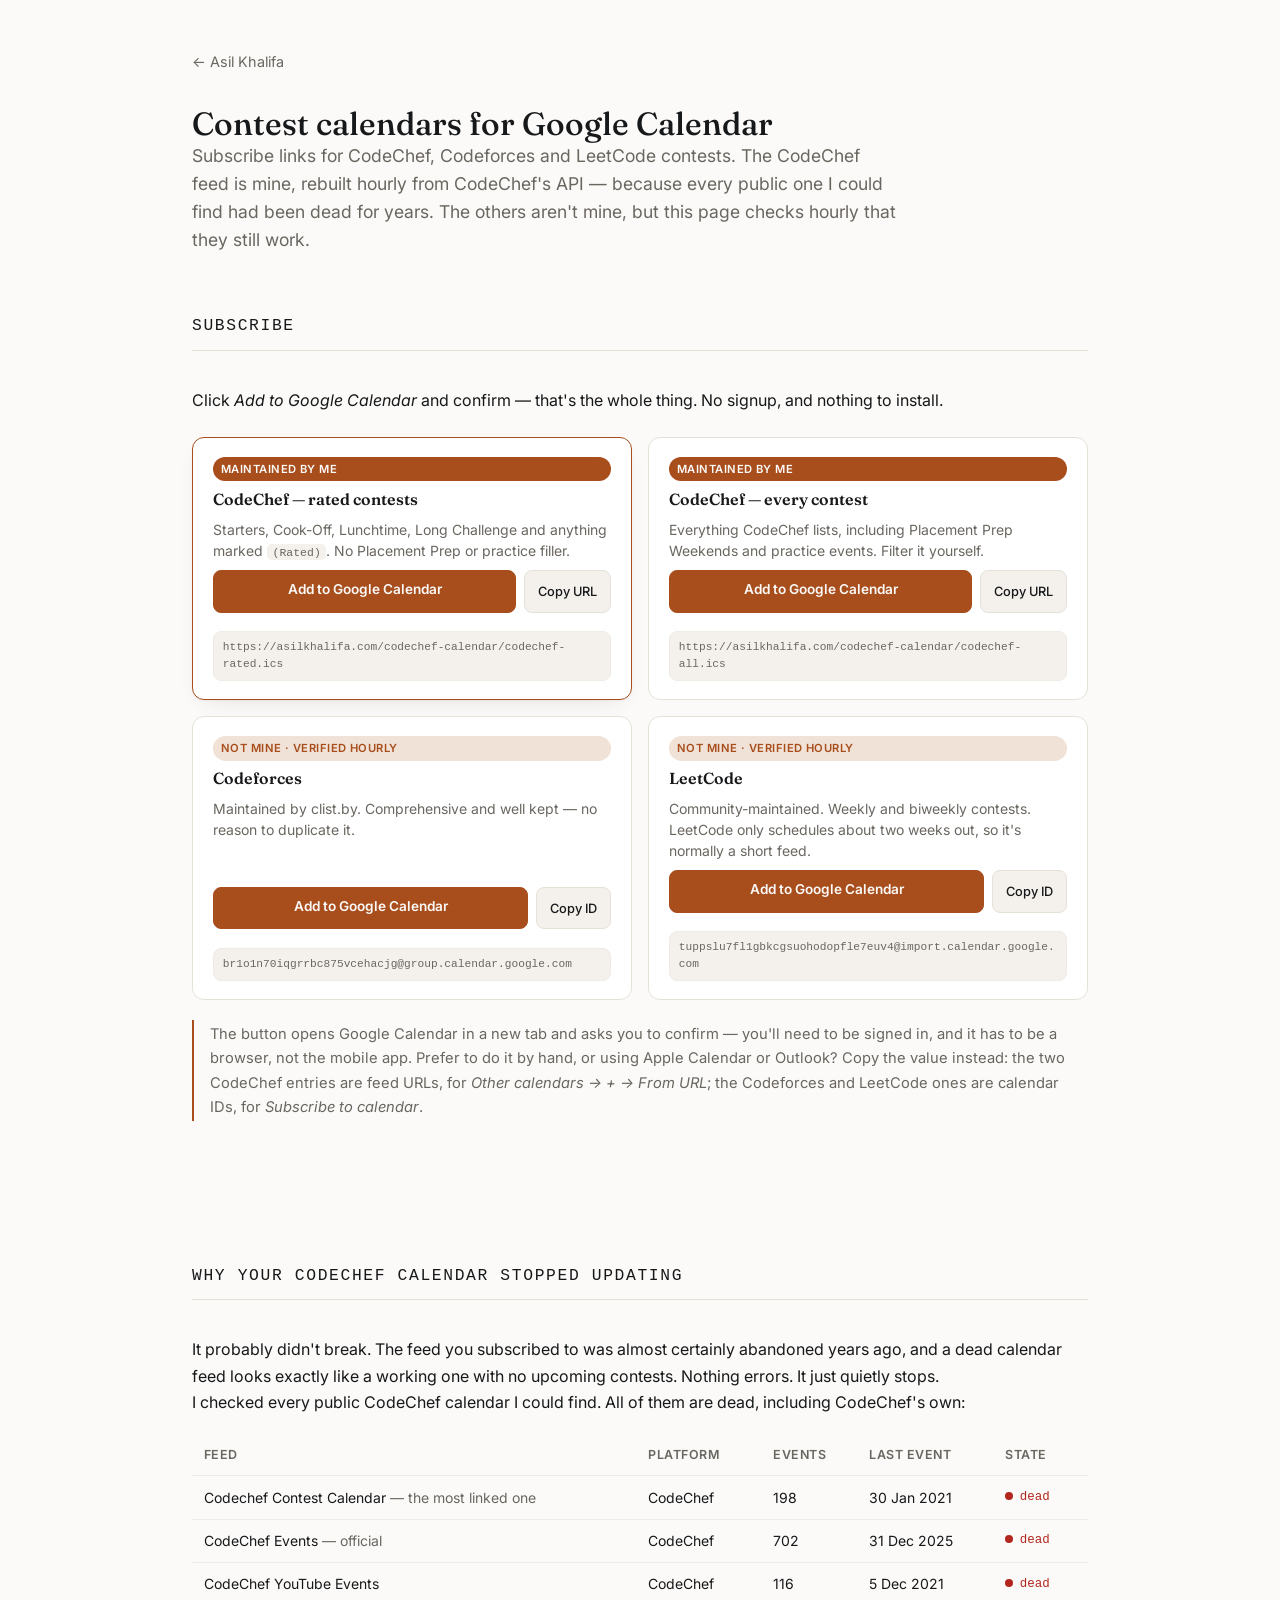
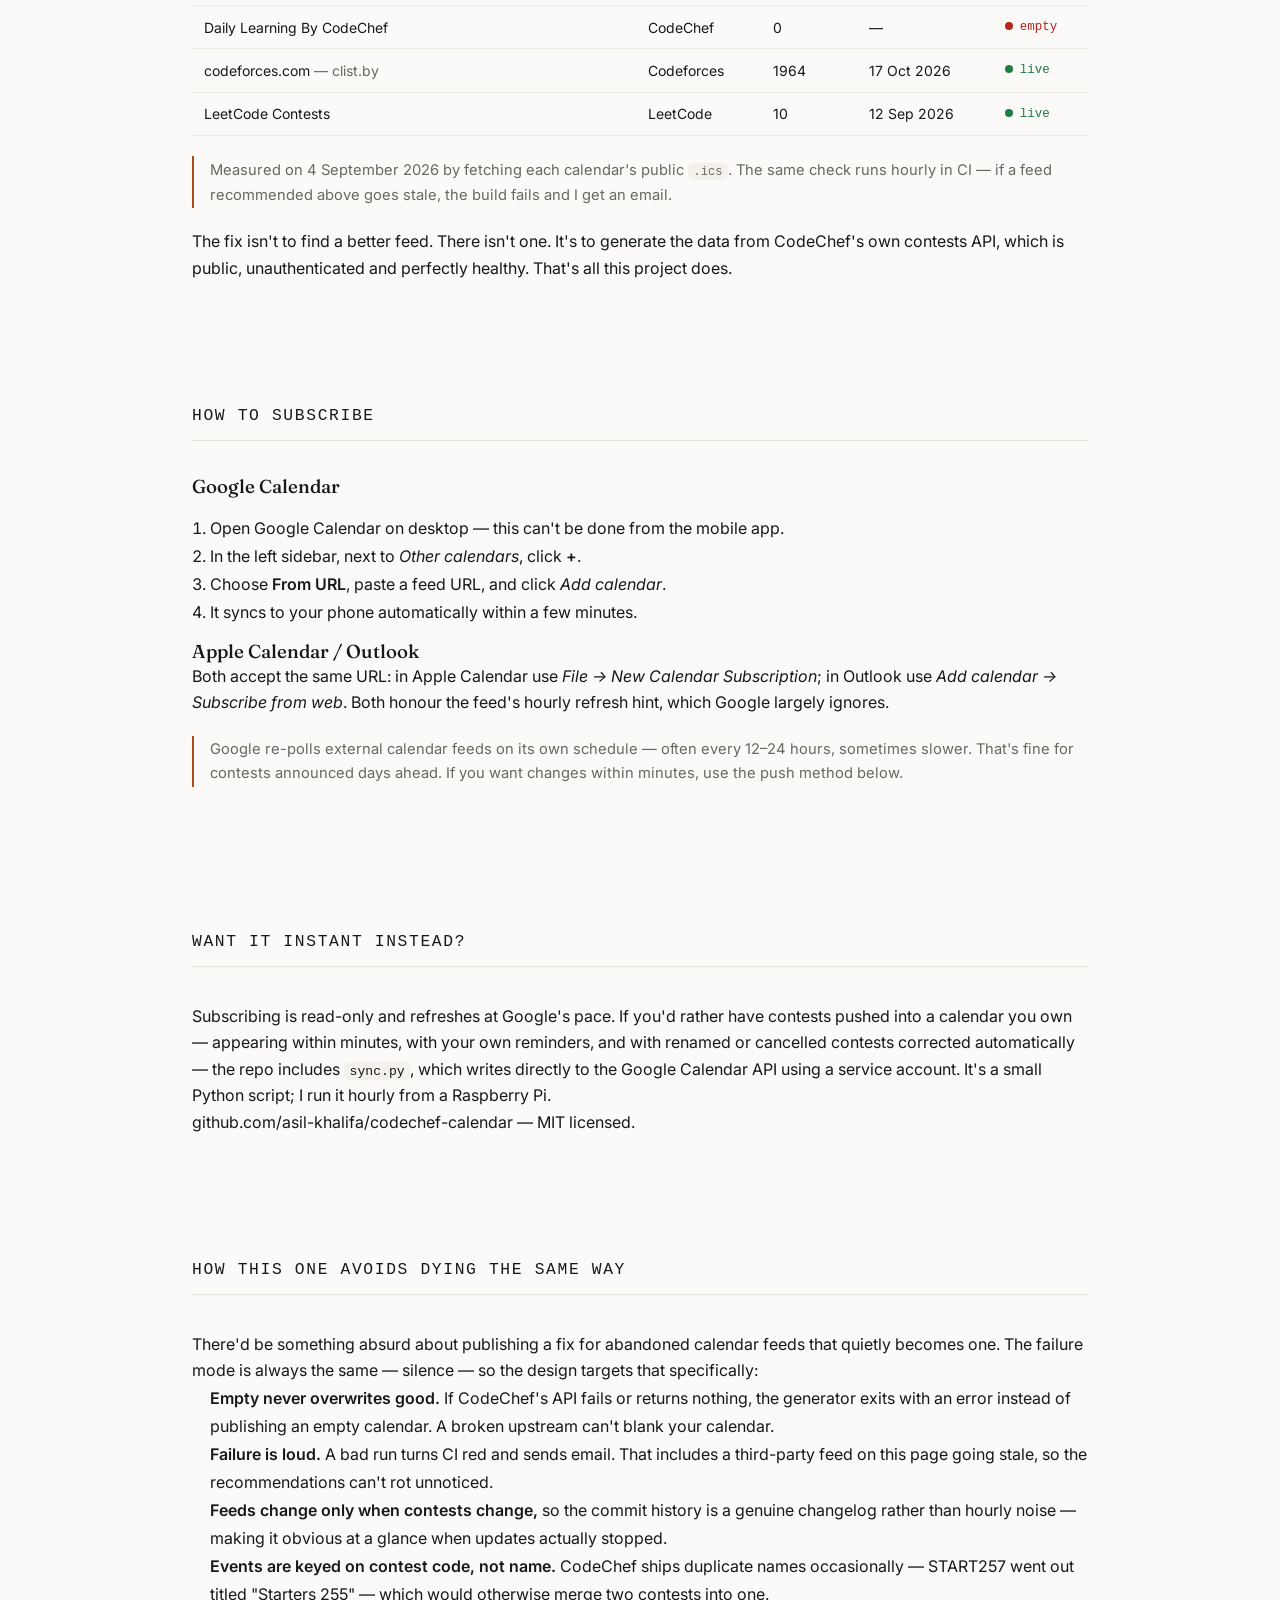
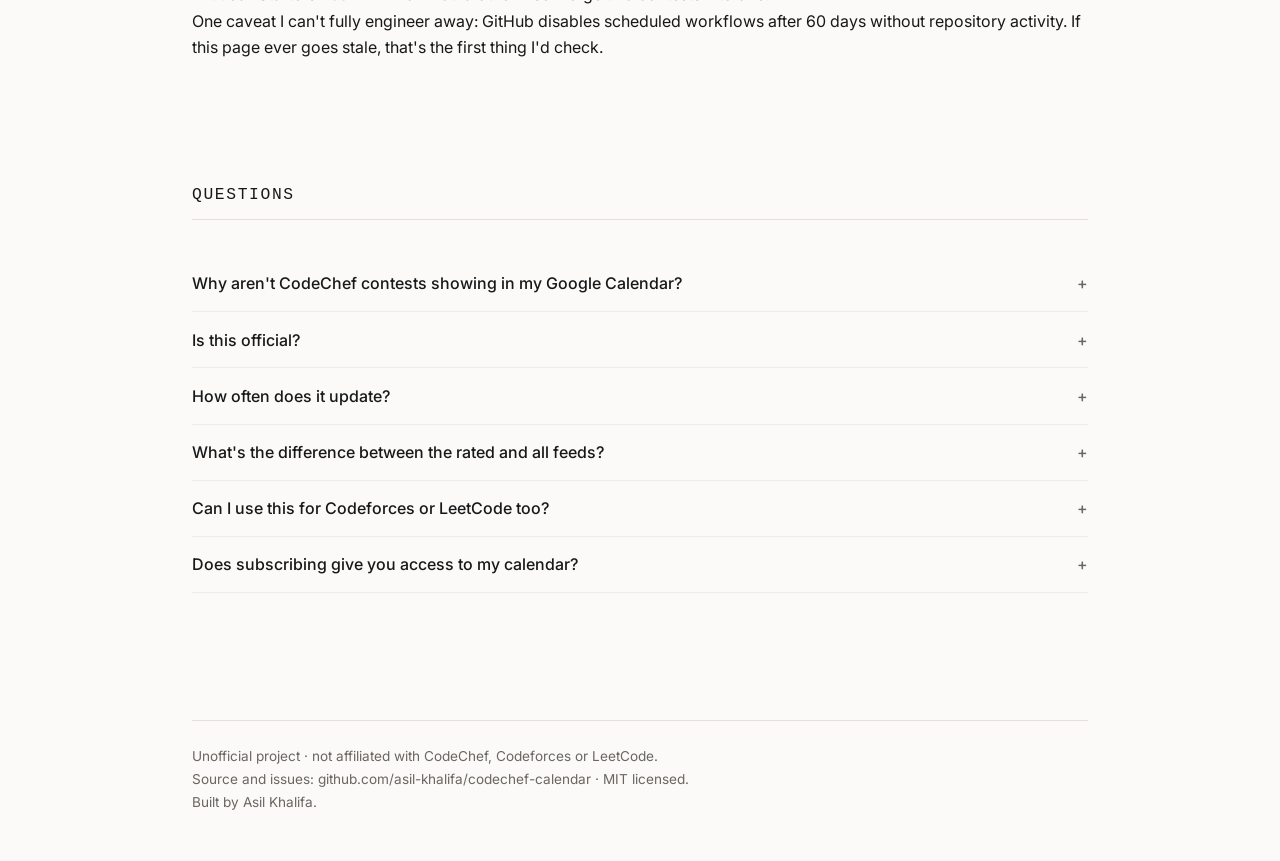
==== commit 3c2027dd: "Update subscribe intro to match the button-first flow" ====
--- a/contest-calendars/index.html
+++ b/contest-calendars/index.html
@@ -158,8 +158,8 @@
 
   <section class="section" aria-labelledby="subscribe">
     <h2 class="section-title" id="subscribe">Subscribe</h2>
-    <p>Paste a URL into Google Calendar under <em>Other calendars → + → From URL</em>.
-       No account, no signup.</p>
+    <p>Click <em>Add to Google Calendar</em> and confirm — that's the whole thing.
+       No signup, and nothing to install.</p>
 
     <div class="feed-grid">
       <div class="feed primary">
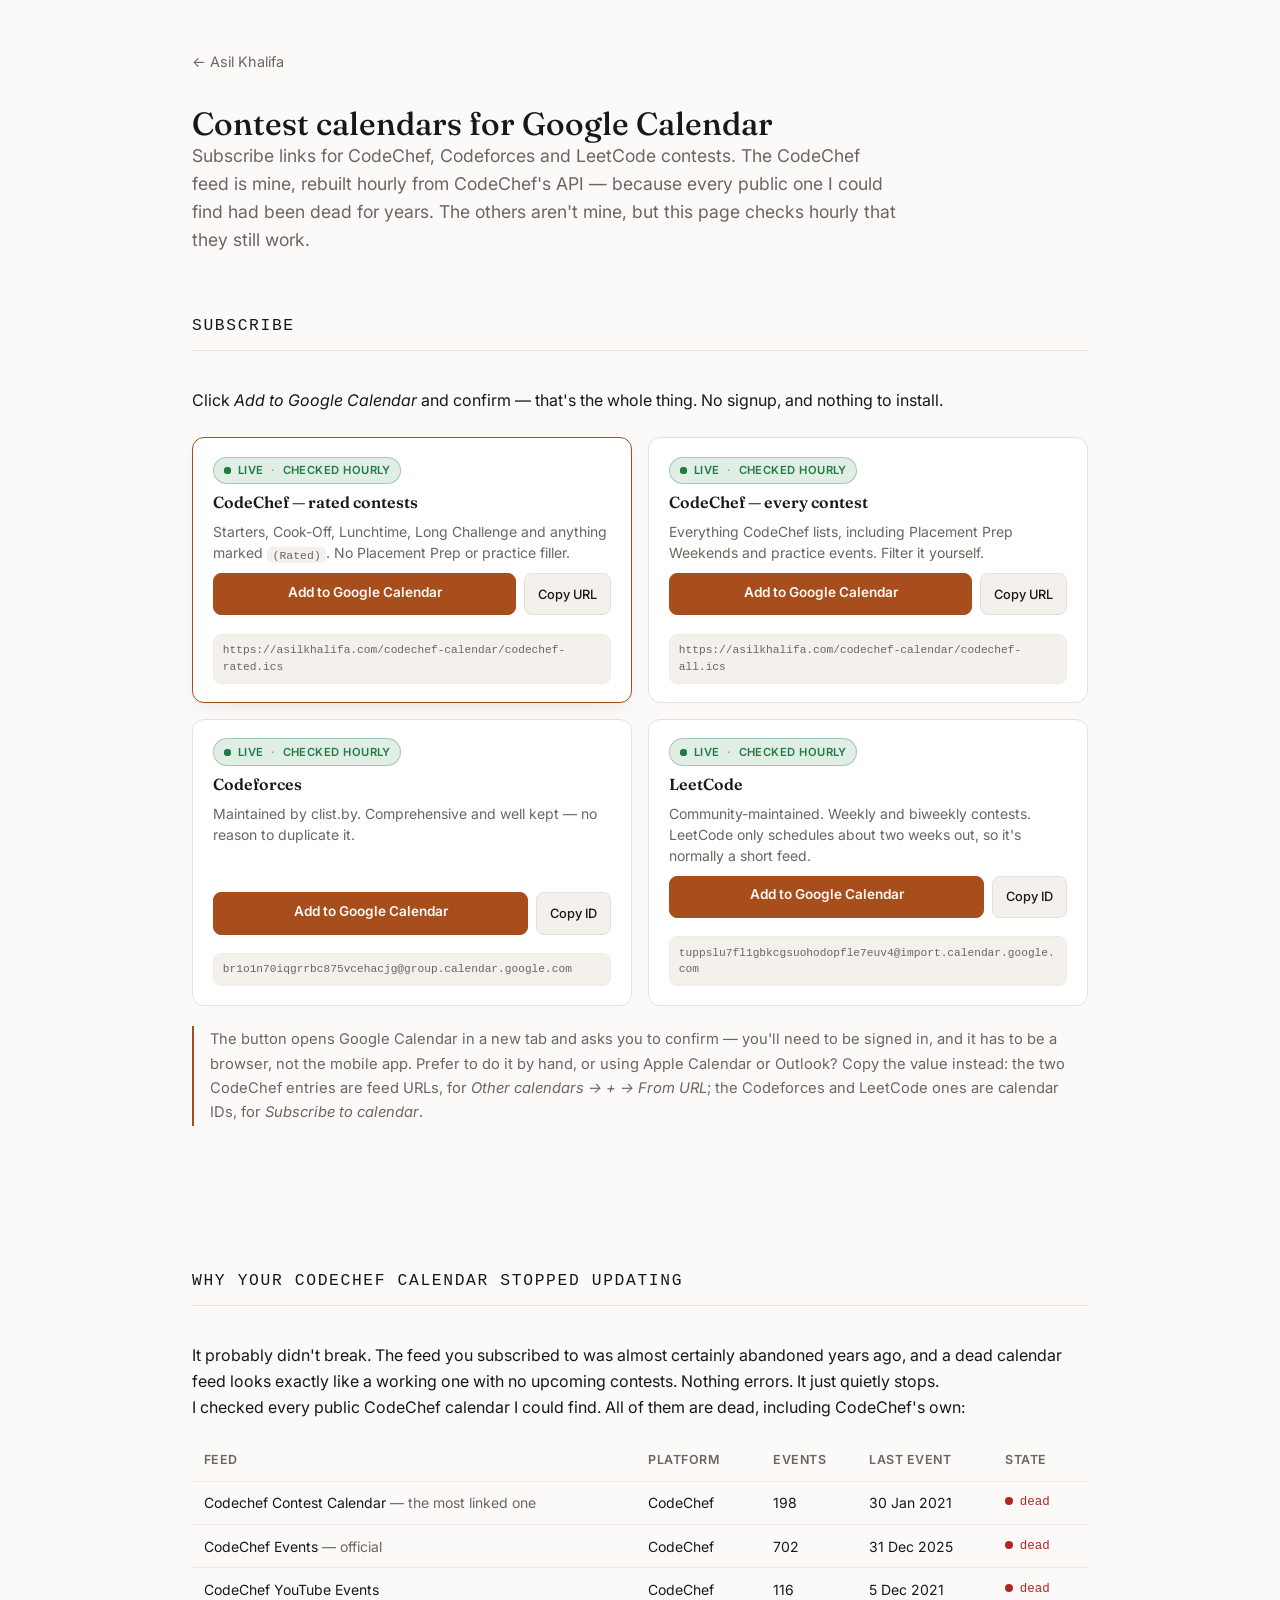
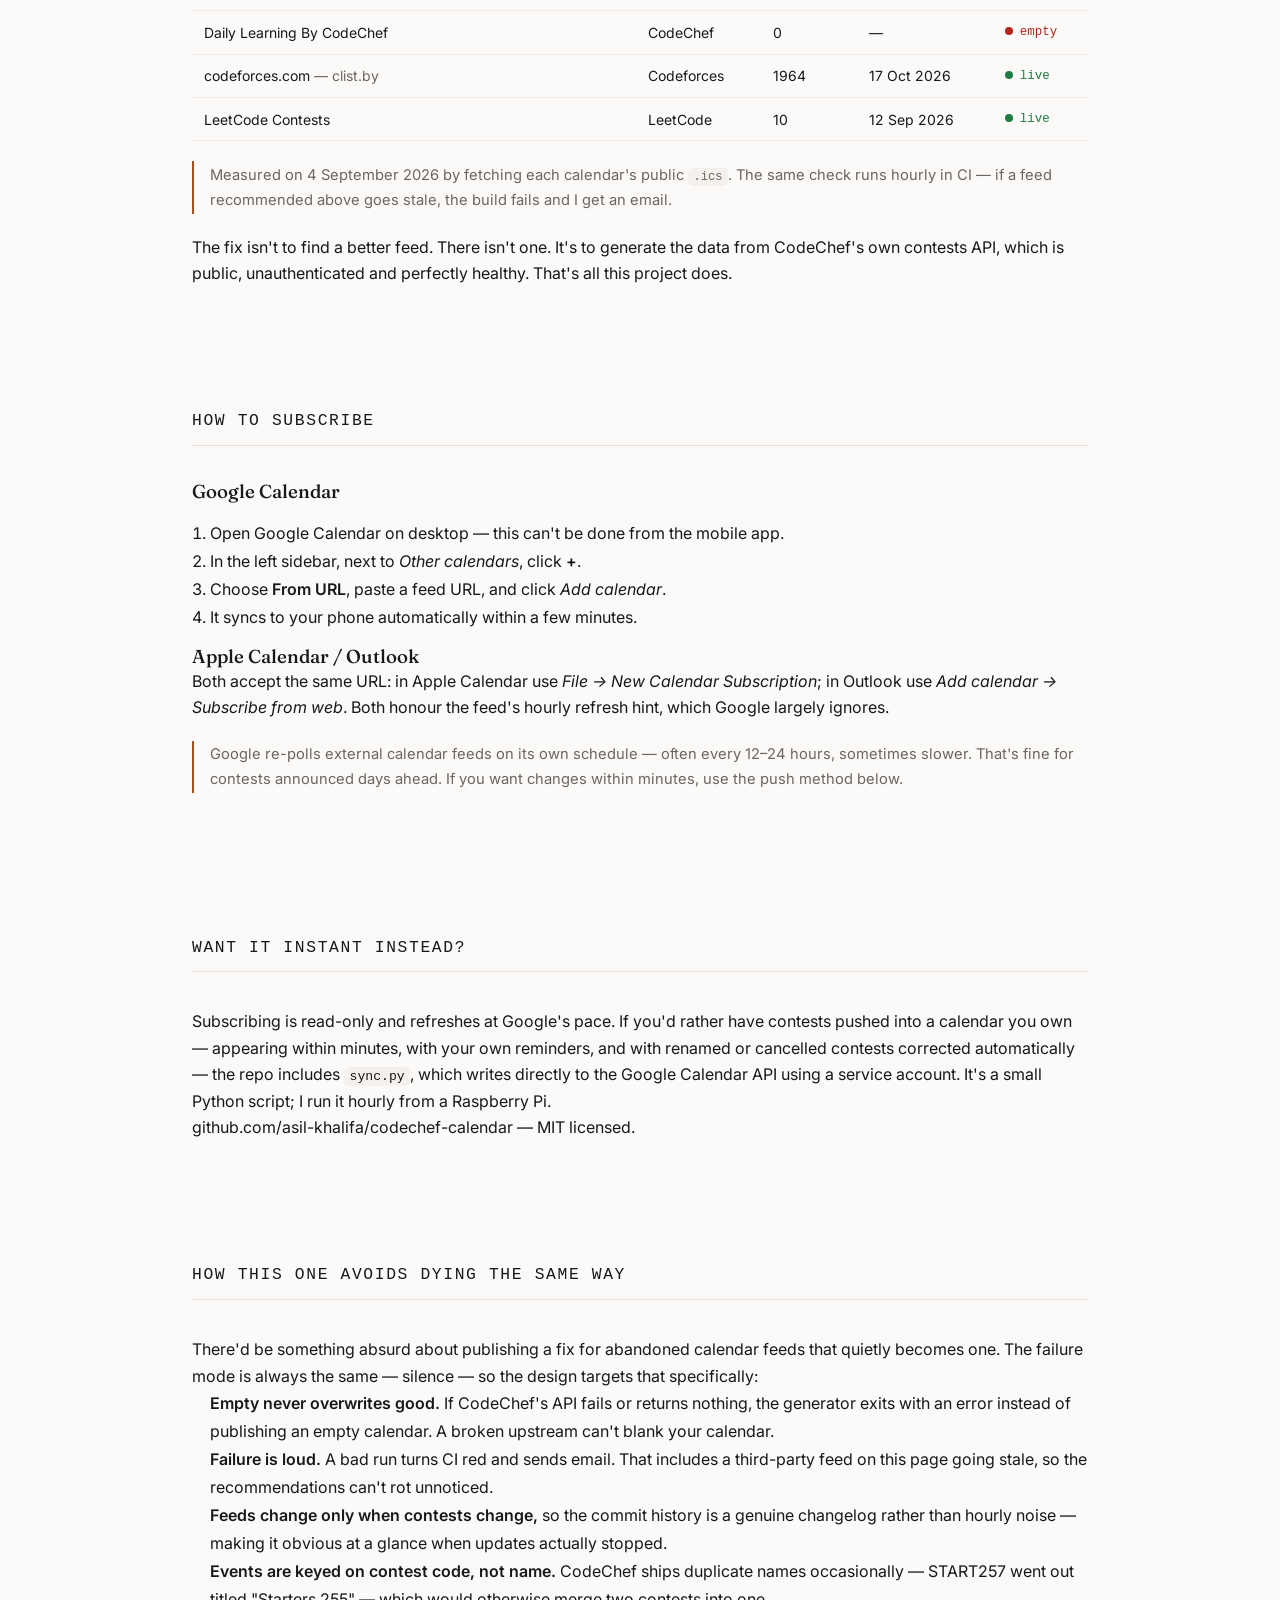
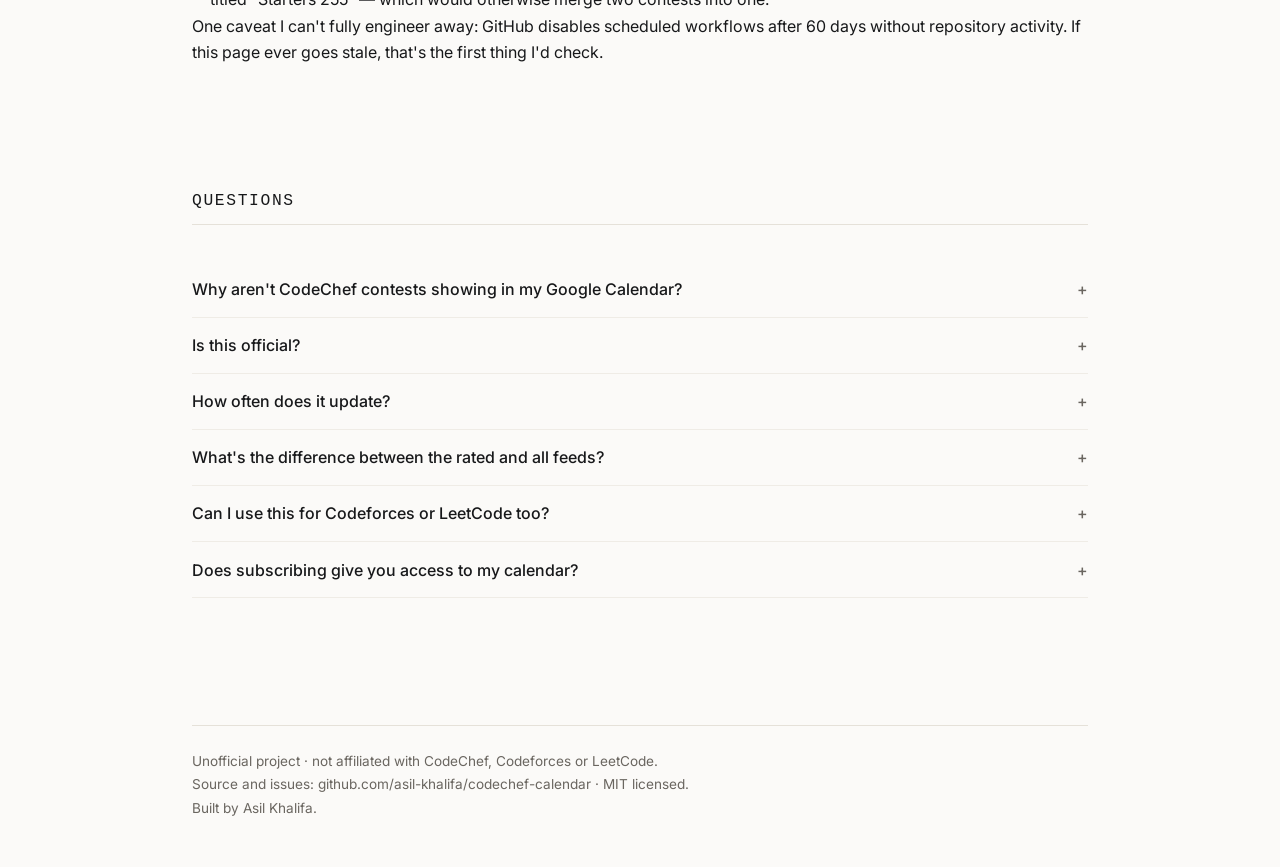
==== commit e4873e9c: "Animate FAQ disclosure, replace ownership badges with live status The FAQ answers now sit in a wrapp" ====
--- a/contest-calendars/index.html
+++ b/contest-calendars/index.html
@@ -57,13 +57,44 @@
   .feed h3 { margin: 0; font-size: 1rem; font-family: var(--serif); font-weight: 600; }
   .feed p { margin: 0; font-size: .875rem; color: var(--muted); line-height: 1.5; }
 
-  .badge {
-    display: inline-flex; align-items: center; gap: .35rem;
+  .badge-live {
+    align-self: flex-start;
+    display: inline-flex; align-items: center; gap: .45rem;
     font-size: .7rem; letter-spacing: .04em; text-transform: uppercase;
-    font-weight: 600; padding: .2rem .5rem; border-radius: 99px;
-    background: var(--accent-dim); color: var(--accent);
-  }
-  .badge.mine { background: var(--accent); color: var(--bg); }
+    font-weight: 600; padding: .22rem .6rem; border-radius: 99px;
+    color: var(--live);
+    background: color-mix(in srgb, var(--live) 13%, transparent);
+    border: 1px solid color-mix(in srgb, var(--live) 32%, transparent);
+  }
+  .badge-live .sep { opacity: .55; }
+
+  .pulse {
+    position: relative; flex: none;
+    width: .45rem; height: .45rem; border-radius: 99px; background: var(--live);
+  }
+  .pulse::after {
+    content: ""; position: absolute; inset: 0;
+    border-radius: 99px; background: var(--live);
+    animation: pulse-ring 2.4s cubic-bezier(.24,.6,.35,1) infinite;
+  }
+  @keyframes pulse-ring {
+    0%   { transform: scale(1);   opacity: .65; }
+    70%  { transform: scale(3.2); opacity: 0; }
+    100% { transform: scale(3.2); opacity: 0; }
+  }
+
+  /* Degraded state, set by the live check if a feed stops updating. */
+  .badge-live[data-state="warn"] {
+    color: var(--dead);
+    background: color-mix(in srgb, var(--dead) 13%, transparent);
+    border-color: color-mix(in srgb, var(--dead) 32%, transparent);
+  }
+  .badge-live[data-state="warn"] .pulse,
+  .badge-live[data-state="warn"] .pulse::after { background: var(--dead); }
+
+  @media (prefers-reduced-motion: reduce) {
+    .pulse::after { animation: none; }
+  }
 
   .actions { display: flex; gap: .5rem; flex-wrap: wrap; margin-top: auto; }
 
@@ -123,9 +154,20 @@
     display: flex; justify-content: space-between; gap: 1rem;
   }
   details.faq summary::-webkit-details-marker { display: none; }
-  details.faq summary::after { content: "+"; color: var(--muted); }
+  details.faq summary::after {
+    content: "+"; color: var(--muted);
+    transition: transform .25s ease; transform-origin: center;
+  }
   details.faq[open] summary::after { content: "–"; }
+
+  /* Height is driven by the script below so open/close can be animated --
+     <details> gives no transitionable property on its own. */
+  .faq-body { overflow: hidden; transition: height .26s cubic-bezier(.25,.6,.3,1); }
   details.faq p { color: var(--muted); font-size: .92rem; line-height: 1.6; margin: .7rem 0 0; }
+
+  @media (prefers-reduced-motion: reduce) {
+    .faq-body { transition: none; }
+  }
 
   .note {
     border-left: 2px solid var(--accent); padding: .1rem 0 .1rem 1rem;
@@ -163,7 +205,7 @@
 
     <div class="feed-grid">
       <div class="feed primary">
-        <span class="badge mine">Maintained by me</span>
+        <span class="badge-live" data-state="live"><span class="pulse" aria-hidden="true"></span>Live<span class="sep"> · </span><span class="live-when">checked hourly</span></span>
         <h3>CodeChef — rated contests</h3>
         <p>Starters, Cook-Off, Lunchtime, Long Challenge and anything marked
            <code>(Rated)</code>. No Placement Prep or practice filler.</p>
@@ -176,7 +218,7 @@
       </div>
 
       <div class="feed">
-        <span class="badge mine">Maintained by me</span>
+        <span class="badge-live" data-state="live"><span class="pulse" aria-hidden="true"></span>Live<span class="sep"> · </span><span class="live-when">checked hourly</span></span>
         <h3>CodeChef — every contest</h3>
         <p>Everything CodeChef lists, including Placement Prep Weekends and
            practice events. Filter it yourself.</p>
@@ -189,7 +231,7 @@
       </div>
 
       <div class="feed">
-        <span class="badge">Not mine · verified hourly</span>
+        <span class="badge-live" data-state="live" data-feed="codeforces"><span class="pulse" aria-hidden="true"></span>Live<span class="sep"> · </span><span class="live-when">checked hourly</span></span>
         <h3>Codeforces</h3>
         <p>Maintained by <a href="https://clist.by" rel="noopener nofollow">clist.by</a>.
            Comprehensive and well kept — no reason to duplicate it.</p>
@@ -202,7 +244,7 @@
       </div>
 
       <div class="feed">
-        <span class="badge">Not mine · verified hourly</span>
+        <span class="badge-live" data-state="live" data-feed="leetcode"><span class="pulse" aria-hidden="true"></span>Live<span class="sep"> · </span><span class="live-when">checked hourly</span></span>
         <h3>LeetCode</h3>
         <p>Community-maintained. Weekly and biweekly contests. LeetCode only
            schedules about two weeks out, so it's normally a short feed.</p>
@@ -346,32 +388,32 @@
 
     <details class="faq">
       <summary>Why aren't CodeChef contests showing in my Google Calendar?</summary>
-      <p>Almost certainly because the calendar you subscribed to is no longer updated. Every public CodeChef feed I tested — including CodeChef's own — stopped years ago. A dead feed is indistinguishable from a working one with nothing scheduled, which is why it's so easy to miss. Subscribe to a maintained feed instead.</p>
+      <div class="faq-body"><p>Almost certainly because the calendar you subscribed to is no longer updated. Every public CodeChef feed I tested — including CodeChef's own — stopped years ago. A dead feed is indistinguishable from a working one with nothing scheduled, which is why it's so easy to miss. Subscribe to a maintained feed instead.</p></div>
     </details>
 
     <details class="faq">
       <summary>Is this official?</summary>
-      <p>No. It's an unofficial project and isn't affiliated with CodeChef, Codeforces or LeetCode. It reads CodeChef's public contests API and reformats it as iCalendar.</p>
+      <div class="faq-body"><p>No. It's an unofficial project and isn't affiliated with CodeChef, Codeforces or LeetCode. It reads CodeChef's public contests API and reformats it as iCalendar.</p></div>
     </details>
 
     <details class="faq">
       <summary>How often does it update?</summary>
-      <p>The feeds are rebuilt hourly. How fast that reaches you depends on your client: Apple Calendar and Outlook honour the feed's hourly refresh hint, while Google re-polls external feeds on its own schedule, often every 12–24 hours.</p>
+      <div class="faq-body"><p>The feeds are rebuilt hourly. How fast that reaches you depends on your client: Apple Calendar and Outlook honour the feed's hourly refresh hint, while Google re-polls external feeds on its own schedule, often every 12–24 hours.</p></div>
     </details>
 
     <details class="faq">
       <summary>What's the difference between the rated and all feeds?</summary>
-      <p>The rated feed covers Starters, Cook-Off, Lunchtime, Long Challenge and anything marked "(Rated)". The all feed adds everything else CodeChef lists, including Placement Prep Weekends and practice contests.</p>
+      <div class="faq-body"><p>The rated feed covers Starters, Cook-Off, Lunchtime, Long Challenge and anything marked "(Rated)". The all feed adds everything else CodeChef lists, including Placement Prep Weekends and practice contests.</p></div>
     </details>
 
     <details class="faq">
       <summary>Can I use this for Codeforces or LeetCode too?</summary>
-      <p>Those two already have good community-maintained calendars, linked above, so duplicating them would be pointless. This project checks hourly that they're still alive and flags them here if that changes.</p>
+      <div class="faq-body"><p>Those two already have good community-maintained calendars, linked above, so duplicating them would be pointless. This project checks hourly that they're still alive and flags them here if that changes.</p></div>
     </details>
 
     <details class="faq">
       <summary>Does subscribing give you access to my calendar?</summary>
-      <p>No. Subscribing to an <code>.ics</code> URL is read-only and one-directional — your client fetches a public file. I can't see your calendar, and there's nothing to sign in to.</p>
+      <div class="faq-body"><p>No. Subscribing to an <code>.ics</code> URL is read-only and one-directional — your client fetches a public file. I can't see your calendar, and there's nothing to sign in to.</p></div>
     </details>
   </section>
 
@@ -424,8 +466,83 @@
         }).join('');
         var stamp = document.getElementById('measured-on');
         if (stamp) stamp.textContent = 'Live from the hourly check';
+
+        // If a third-party feed has stopped updating, say so on its card
+        // rather than showing a green light over a broken recommendation.
+        data.feeds.forEach(function (f) {
+          var badge = document.querySelector('.badge-live[data-feed="' + f.key + '"]');
+          if (badge && f.state !== 'live') {
+            badge.dataset.state = 'warn';
+            badge.querySelector('.live-when').textContent = f.state;
+          }
+        });
       })
       .catch(function () { /* keep the static table */ });
+  })();
+
+  // Animate the FAQ open/close. <details> exposes nothing transitionable, so
+  // the toggle is intercepted and the wrapper's height animated by hand.
+  // Without JS the disclosure still works, just instantly.
+  (function () {
+    var reduced = window.matchMedia('(prefers-reduced-motion: reduce)');
+    var DURATION = 260;
+
+    document.querySelectorAll('details.faq').forEach(function (d) {
+      var summary = d.querySelector('summary');
+      var body = d.querySelector('.faq-body');
+      if (!summary || !body) return;
+      var busy = false;
+
+      summary.addEventListener('click', function (e) {
+        if (reduced.matches) return;   // let the browser do it instantly
+        e.preventDefault();
+        if (busy) return;
+        busy = true;
+
+        var release = function () { body.style.height = ''; busy = false; };
+
+        if (d.open) {
+          body.style.height = body.scrollHeight + 'px';
+          requestAnimationFrame(function () {
+            requestAnimationFrame(function () { body.style.height = '0px'; });
+          });
+          setTimeout(function () { d.open = false; release(); }, DURATION);
+        } else {
+          d.open = true;
+          var target = body.scrollHeight;
+          body.style.height = '0px';
+          requestAnimationFrame(function () {
+            requestAnimationFrame(function () { body.style.height = target + 'px'; });
+          });
+          setTimeout(release, DURATION);
+        }
+      });
+    });
+  })();
+
+  // Show when CI last verified everything. Read from the workflow run rather
+  // than a committed timestamp -- a "checked at" field in the repo would
+  // change every hour and bury the history in no-op commits.
+  (function () {
+    var API = 'https://api.github.com/repos/asil-khalifa/codechef-calendar/actions/workflows/publish.yml/runs?status=success&per_page=1';
+    fetch(API)
+      .then(function (r) { return r.ok ? r.json() : Promise.reject(); })
+      .then(function (d) {
+        var run = d && d.workflow_runs && d.workflow_runs[0];
+        if (!run) return;
+        var mins = Math.round((Date.now() - new Date(run.updated_at)) / 60000);
+        var when;
+        if (mins < 2)        when = 'just now';
+        else if (mins < 60)  when = mins + 'm ago';
+        else if (mins < 1440) when = Math.round(mins / 60) + 'h ago';
+        else                 when = Math.round(mins / 1440) + 'd ago';
+
+        document.querySelectorAll('.badge-live').forEach(function (b) {
+          if (b.dataset.state === 'warn') return;   // don't overwrite a failure
+          b.querySelector('.live-when').textContent = 'checked ' + when;
+        });
+      })
+      .catch(function () { /* leave the static "checked hourly" */ });
   })();
 </script>
 
